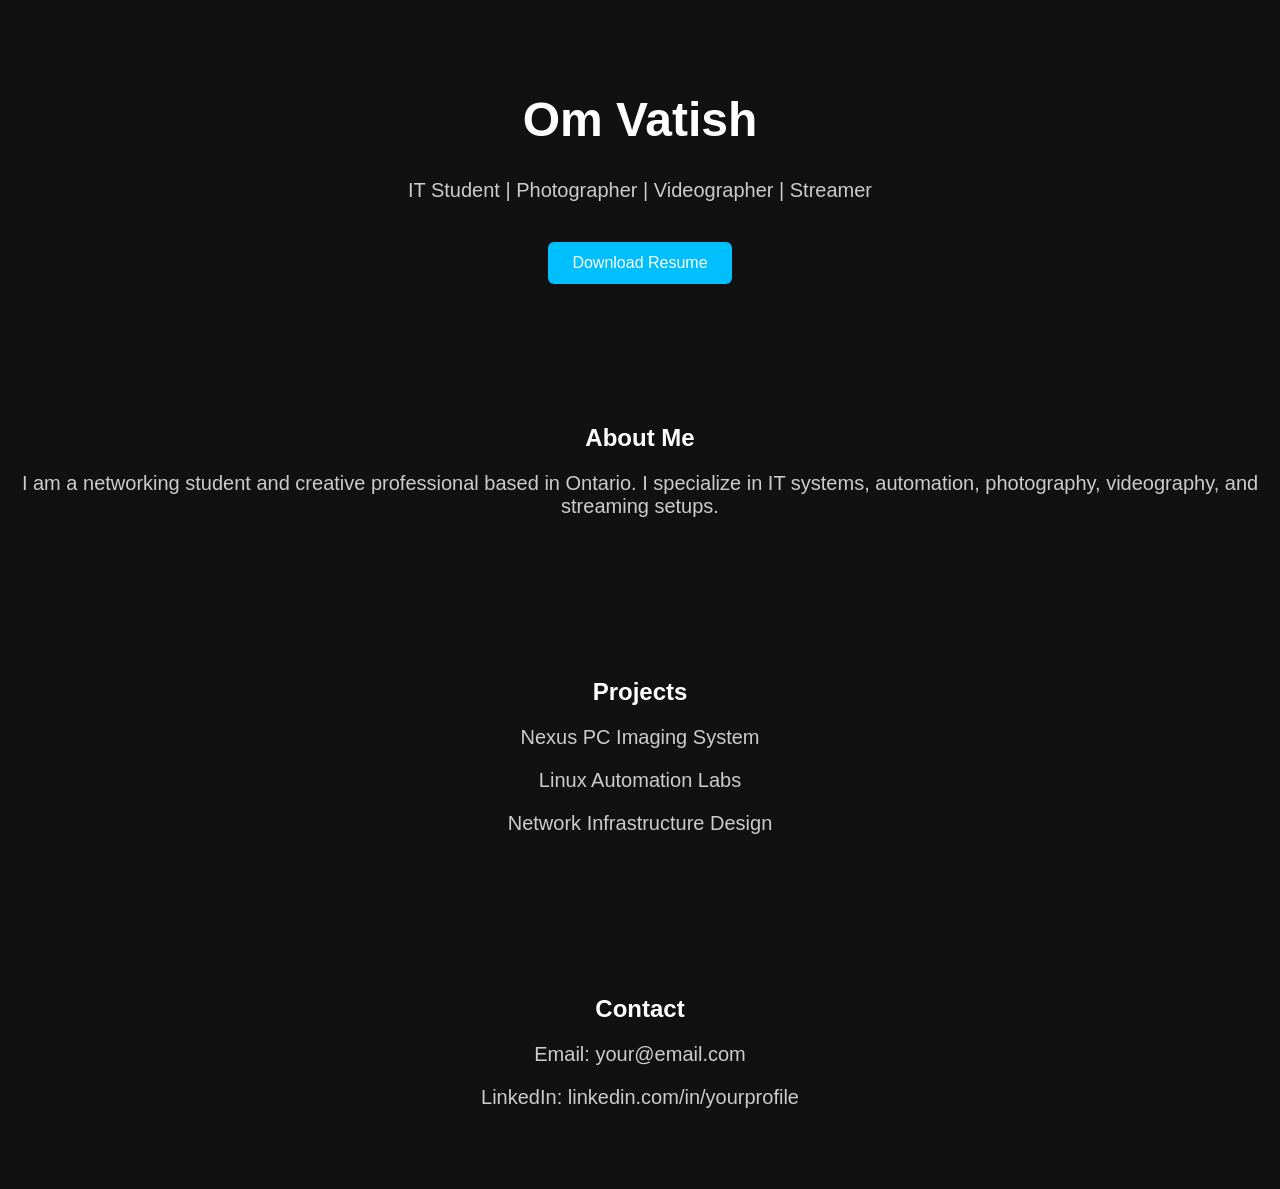
==== index.html @ 479b9023 "Add initial portfolio HTML structure" ====
<!DOCTYPE html>
<html>
<head>
    <title>Om Vatish | Portfolio</title>
    <meta charset="UTF-8">
    <meta name="viewport" content="width=device-width, initial-scale=1.0">
    <style>
        body {
            font-family: Arial, sans-serif;
            margin: 0;
            background-color: #111;
            color: white;
            text-align: center;
        }
        header {
            padding: 60px 20px;
        }
        h1 {
            font-size: 48px;
        }
        p {
            font-size: 20px;
            color: #ccc;
        }
        .btn {
            display: inline-block;
            margin-top: 20px;
            padding: 12px 24px;
            background: #00bfff;
            color: white;
            text-decoration: none;
            border-radius: 6px;
        }
        section {
            padding: 60px 20px;
        }
    </style>
</head>
<body>

<header>
    <h1>Om Vatish</h1>
    <p>IT Student | Photographer | Videographer | Streamer</p>
    <a class="btn" href="#">Download Resume</a>
</header>

<section>
    <h2>About Me</h2>
    <p>
        I am a networking student and creative professional based in Ontario.
        I specialize in IT systems, automation, photography, videography, and streaming setups.
    </p>
</section>

<section>
    <h2>Projects</h2>
    <p>Nexus PC Imaging System</p>
    <p>Linux Automation Labs</p>
    <p>Network Infrastructure Design</p>
</section>

<section>
    <h2>Contact</h2>
    <p>Email: your@email.com</p>
    <p>LinkedIn: linkedin.com/in/yourprofile</p>
</section>

</body>
</html>
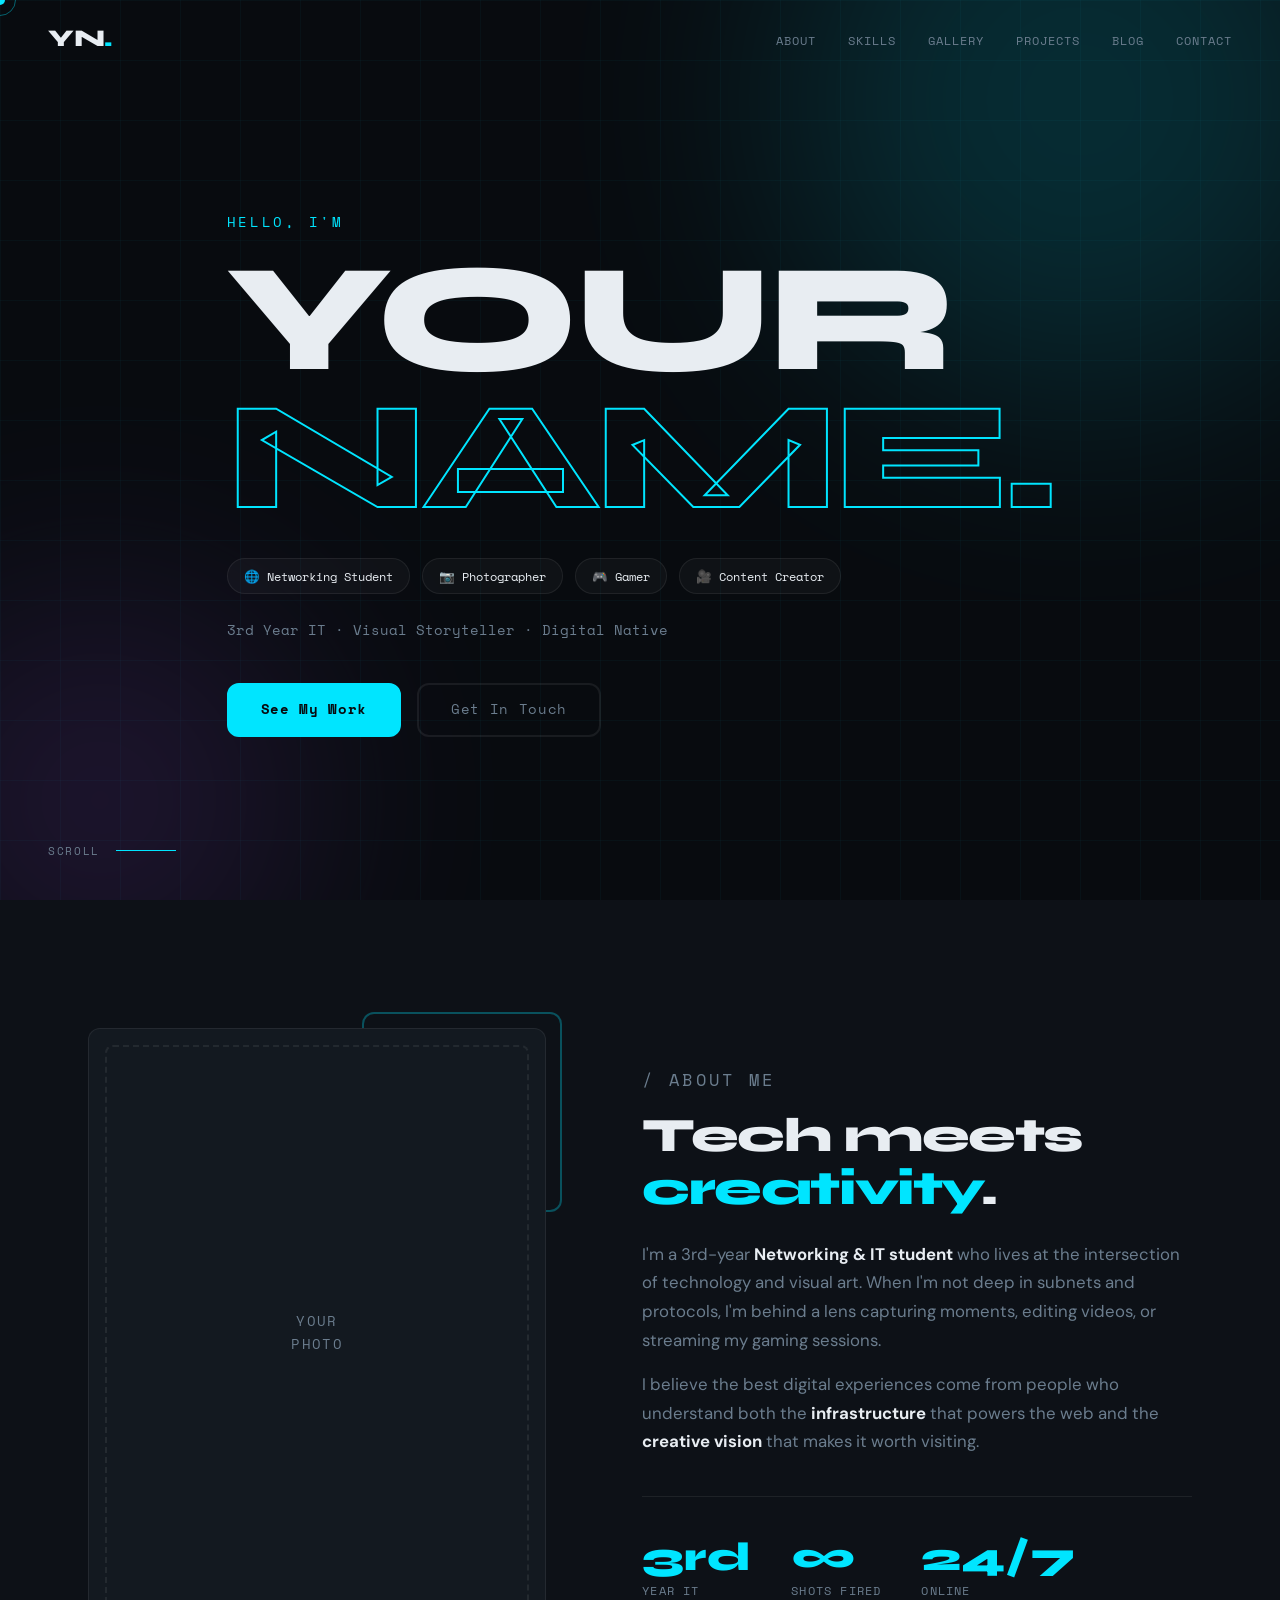
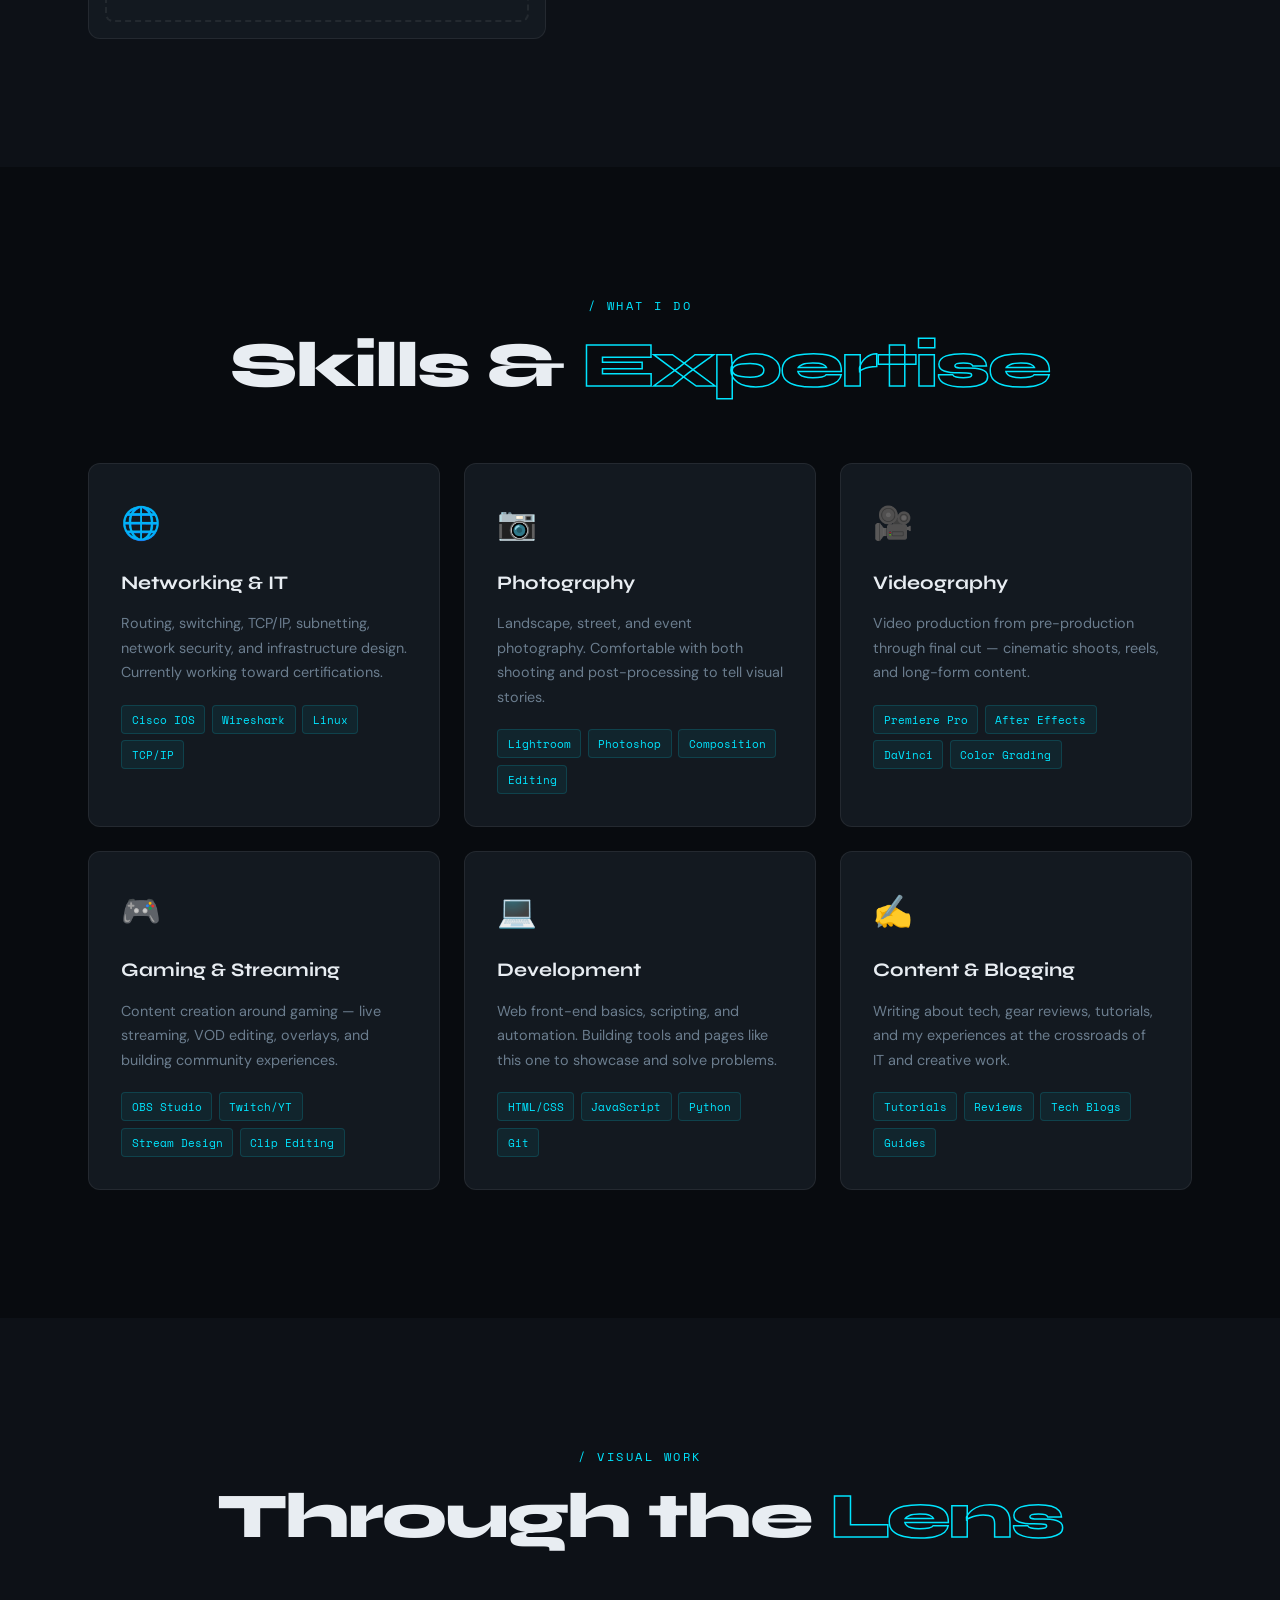
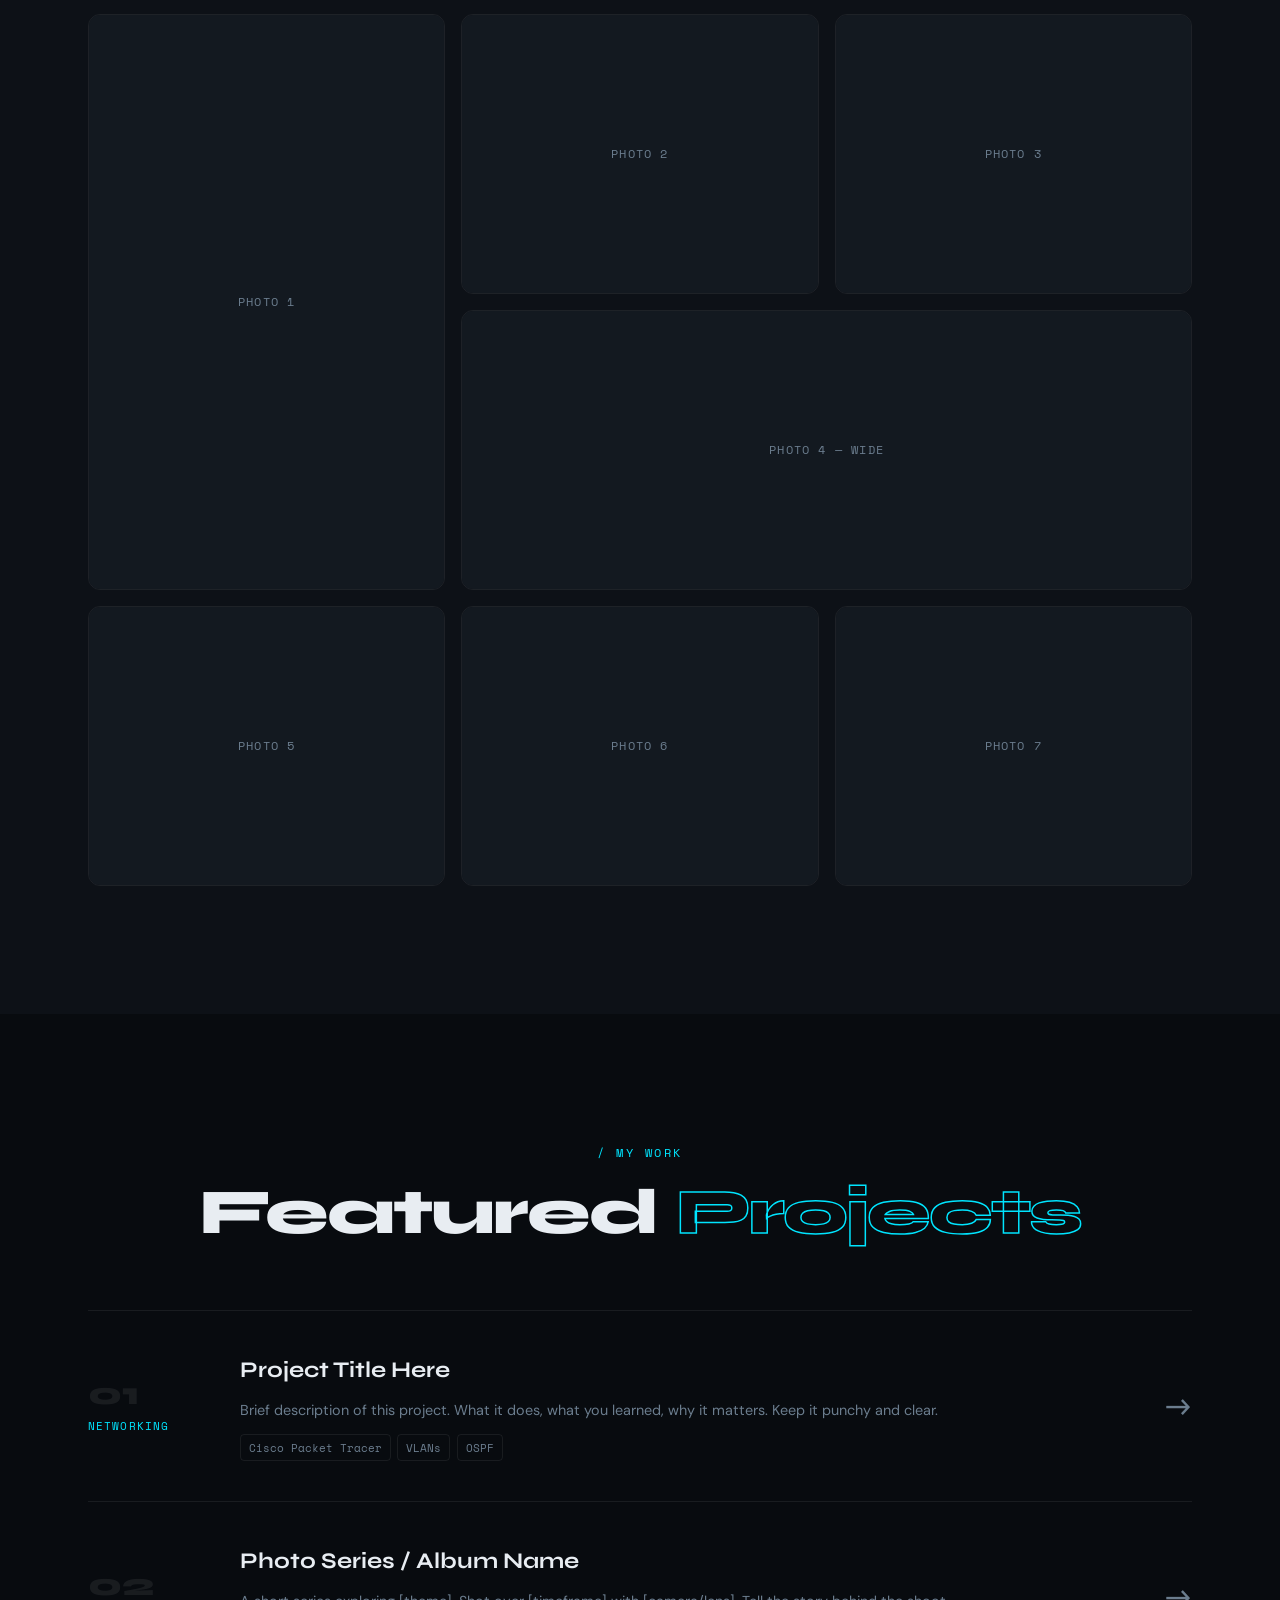
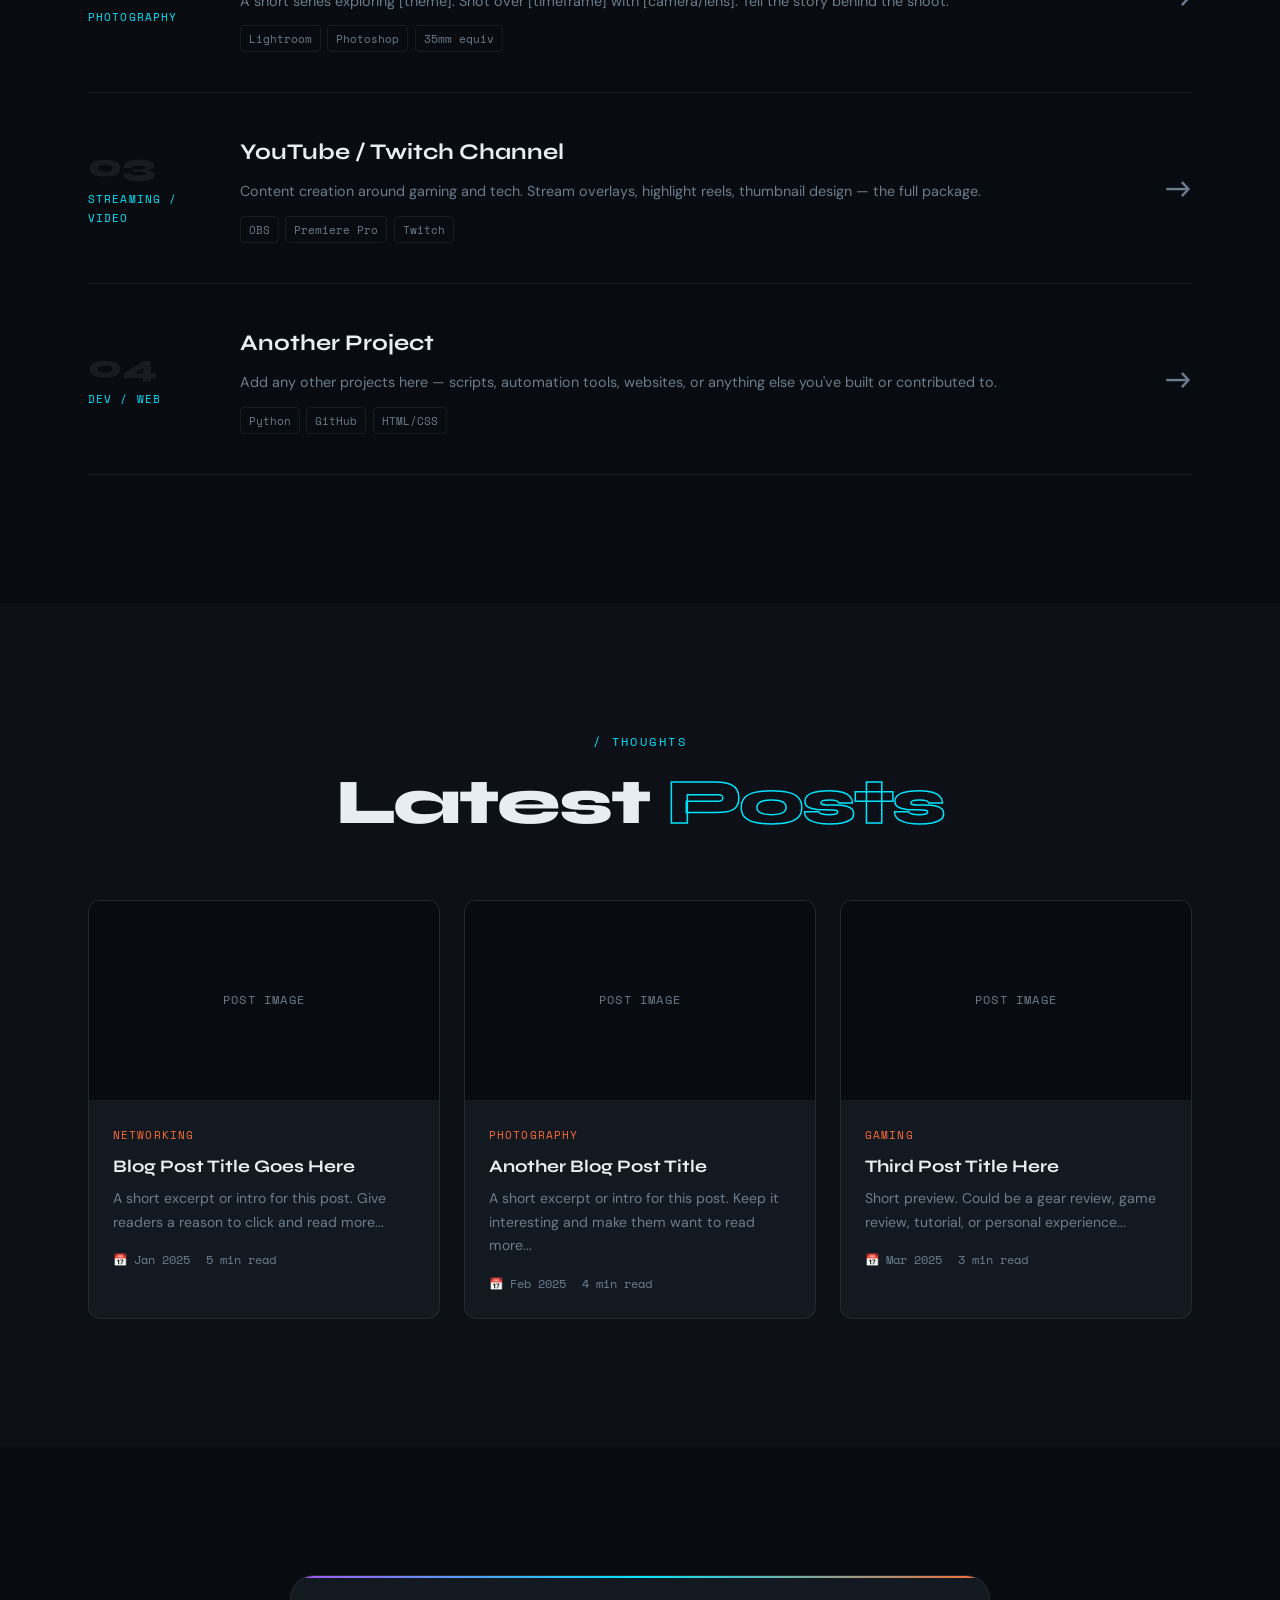
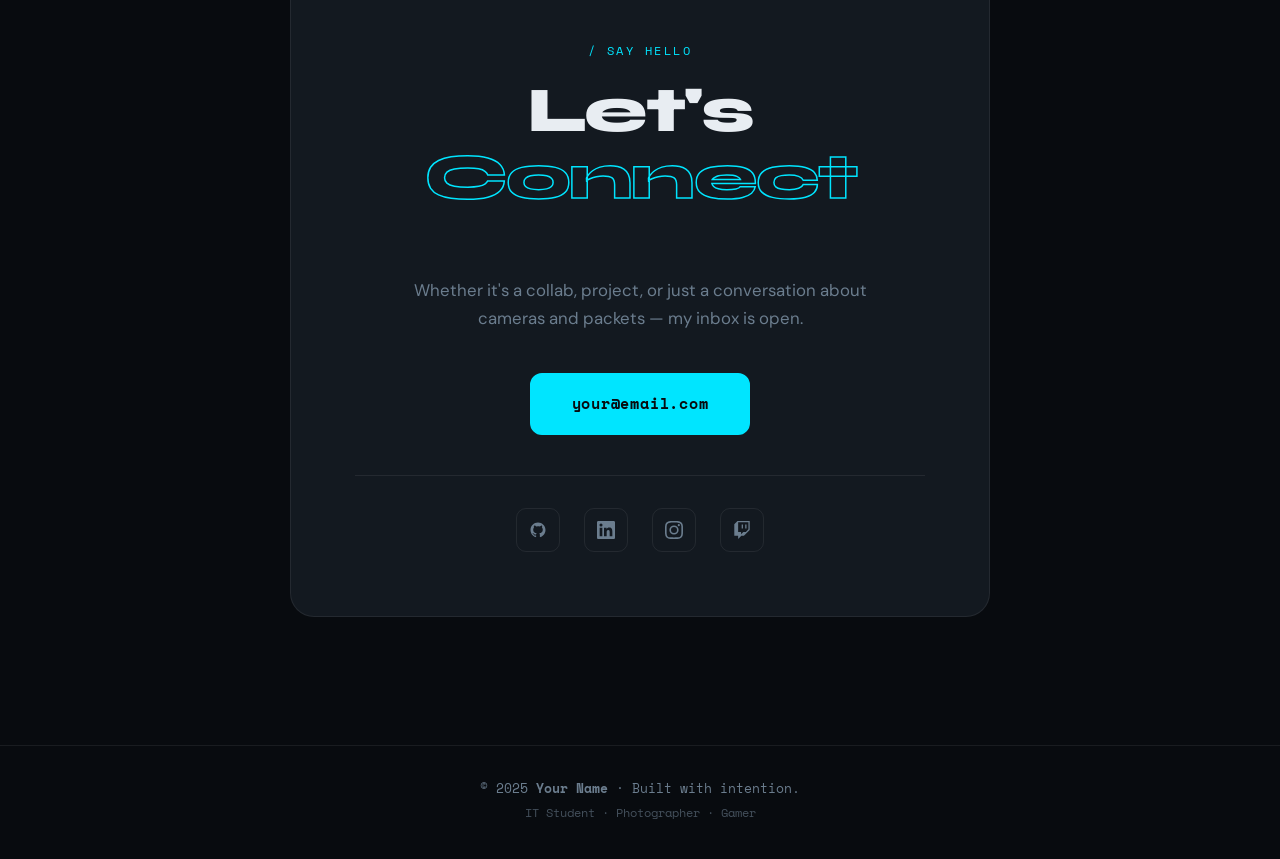
==== commit c1b9feea: "Add files via upload" ====
--- a/index.html
+++ b/index.html
@@ -1,69 +1,345 @@
 <!DOCTYPE html>
-<html>
+<html lang="en">
 <head>
-    <title>Om Vatish | Portfolio</title>
-    <meta charset="UTF-8">
-    <meta name="viewport" content="width=device-width, initial-scale=1.0">
-    <style>
-        body {
-            font-family: Arial, sans-serif;
-            margin: 0;
-            background-color: #111;
-            color: white;
-            text-align: center;
-        }
-        header {
-            padding: 60px 20px;
-        }
-        h1 {
-            font-size: 48px;
-        }
-        p {
-            font-size: 20px;
-            color: #ccc;
-        }
-        .btn {
-            display: inline-block;
-            margin-top: 20px;
-            padding: 12px 24px;
-            background: #00bfff;
-            color: white;
-            text-decoration: none;
-            border-radius: 6px;
-        }
-        section {
-            padding: 60px 20px;
-        }
-    </style>
+  <meta charset="UTF-8" />
+  <meta name="viewport" content="width=device-width, initial-scale=1.0"/>
+  <title>YOUR NAME — IT · Photography · Streaming</title>
+  <link rel="stylesheet" href="css/style.css" />
+  <link rel="preconnect" href="https://fonts.googleapis.com">
+  <link href="https://fonts.googleapis.com/css2?family=Syne:wght@400;600;700;800&family=Space+Mono:ital,wght@0,400;0,700;1,400&family=DM+Sans:wght@300;400;500&display=swap" rel="stylesheet">
 </head>
 <body>
 
-<header>
-    <h1>Om Vatish</h1>
-    <p>IT Student | Photographer | Videographer | Streamer</p>
-    <a class="btn" href="#">Download Resume</a>
-</header>
-
-<section>
-    <h2>About Me</h2>
-    <p>
-        I am a networking student and creative professional based in Ontario.
-        I specialize in IT systems, automation, photography, videography, and streaming setups.
-    </p>
-</section>
-
-<section>
-    <h2>Projects</h2>
-    <p>Nexus PC Imaging System</p>
-    <p>Linux Automation Labs</p>
-    <p>Network Infrastructure Design</p>
-</section>
-
-<section>
-    <h2>Contact</h2>
-    <p>Email: your@email.com</p>
-    <p>LinkedIn: linkedin.com/in/yourprofile</p>
-</section>
-
+  <!-- ─── CURSOR ─────────────────────────────────────────── -->
+  <div class="cursor" id="cursor"></div>
+  <div class="cursor-trail" id="cursor-trail"></div>
+
+  <!-- ─── NAV ────────────────────────────────────────────── -->
+  <nav class="nav" id="nav">
+    <a href="#home" class="nav-logo">YN<span class="dot">.</span></a>
+    <ul class="nav-links">
+      <li><a href="#about">About</a></li>
+      <li><a href="#skills">Skills</a></li>
+      <li><a href="#gallery">Gallery</a></li>
+      <li><a href="#projects">Projects</a></li>
+      <li><a href="#blog">Blog</a></li>
+      <li><a href="#contact">Contact</a></li>
+    </ul>
+    <button class="nav-toggle" id="nav-toggle" aria-label="toggle menu">
+      <span></span><span></span><span></span>
+    </button>
+  </nav>
+
+  <!-- ─── HERO ────────────────────────────────────────────── -->
+  <section class="hero" id="home">
+    <div class="hero-bg">
+      <div class="grid-overlay"></div>
+      <div class="glow glow-1"></div>
+      <div class="glow glow-2"></div>
+    </div>
+    <div class="hero-content">
+      <p class="hero-eyebrow reveal">Hello, I'm</p>
+      <h1 class="hero-name reveal">
+        <span class="line">YOUR</span>
+        <span class="line accent-stroke">NAME.</span>
+      </h1>
+      <div class="hero-tags reveal">
+        <span class="tag">🌐 Networking Student</span>
+        <span class="tag">📷 Photographer</span>
+        <span class="tag">🎮 Gamer</span>
+        <span class="tag">🎥 Content Creator</span>
+      </div>
+      <p class="hero-sub reveal">3rd Year IT · Visual Storyteller · Digital Native</p>
+      <div class="hero-cta reveal">
+        <a href="#projects" class="btn-primary">See My Work</a>
+        <a href="#contact" class="btn-ghost">Get In Touch</a>
+      </div>
+    </div>
+    <div class="hero-scroll-hint">
+      <span>Scroll</span>
+      <div class="scroll-line"></div>
+    </div>
+  </section>
+
+  <!-- ─── ABOUT ───────────────────────────────────────────── -->
+  <section class="about section" id="about">
+    <div class="container">
+      <div class="about-grid">
+        <div class="about-image-wrap reveal-left">
+          <div class="about-img-placeholder">
+            <!-- Replace with: <img src="images/your-photo.jpg" alt="Your Name"> -->
+            <div class="img-placeholder-inner">
+              <span>YOUR<br>PHOTO</span>
+            </div>
+          </div>
+          <div class="about-img-deco"></div>
+        </div>
+        <div class="about-text reveal-right">
+          <p class="section-label">/ About Me</p>
+          <h2>Tech meets <em>creativity</em>.</h2>
+          <p>
+            I'm a 3rd-year <strong>Networking &amp; IT student</strong> who lives at the intersection of technology and visual art.
+            When I'm not deep in subnets and protocols, I'm behind a lens capturing moments, editing videos, or streaming my gaming sessions.
+          </p>
+          <p>
+            I believe the best digital experiences come from people who understand both the <strong>infrastructure</strong> that powers the web and the <strong>creative vision</strong> that makes it worth visiting.
+          </p>
+          <div class="about-stats">
+            <div class="stat"><span class="stat-num">3rd</span><span class="stat-label">Year IT</span></div>
+            <div class="stat"><span class="stat-num">∞</span><span class="stat-label">Shots Fired</span></div>
+            <div class="stat"><span class="stat-num">24/7</span><span class="stat-label">Online</span></div>
+          </div>
+        </div>
+      </div>
+    </div>
+  </section>
+
+  <!-- ─── SKILLS ──────────────────────────────────────────── -->
+  <section class="skills section" id="skills">
+    <div class="container">
+      <p class="section-label center reveal">/ What I Do</p>
+      <h2 class="section-title center reveal">Skills &amp; <em>Expertise</em></h2>
+      <div class="skills-grid">
+
+        <div class="skill-card reveal">
+          <div class="skill-icon">🌐</div>
+          <h3>Networking &amp; IT</h3>
+          <p>Routing, switching, TCP/IP, subnetting, network security, and infrastructure design. Currently working toward certifications.</p>
+          <ul class="skill-tags">
+            <li>Cisco IOS</li><li>Wireshark</li><li>Linux</li><li>TCP/IP</li>
+          </ul>
+        </div>
+
+        <div class="skill-card reveal">
+          <div class="skill-icon">📷</div>
+          <h3>Photography</h3>
+          <p>Landscape, street, and event photography. Comfortable with both shooting and post-processing to tell visual stories.</p>
+          <ul class="skill-tags">
+            <li>Lightroom</li><li>Photoshop</li><li>Composition</li><li>Editing</li>
+          </ul>
+        </div>
+
+        <div class="skill-card reveal">
+          <div class="skill-icon">🎥</div>
+          <h3>Videography</h3>
+          <p>Video production from pre-production through final cut — cinematic shoots, reels, and long-form content.</p>
+          <ul class="skill-tags">
+            <li>Premiere Pro</li><li>After Effects</li><li>DaVinci</li><li>Color Grading</li>
+          </ul>
+        </div>
+
+        <div class="skill-card reveal">
+          <div class="skill-icon">🎮</div>
+          <h3>Gaming &amp; Streaming</h3>
+          <p>Content creation around gaming — live streaming, VOD editing, overlays, and building community experiences.</p>
+          <ul class="skill-tags">
+            <li>OBS Studio</li><li>Twitch/YT</li><li>Stream Design</li><li>Clip Editing</li>
+          </ul>
+        </div>
+
+        <div class="skill-card reveal">
+          <div class="skill-icon">💻</div>
+          <h3>Development</h3>
+          <p>Web front-end basics, scripting, and automation. Building tools and pages like this one to showcase and solve problems.</p>
+          <ul class="skill-tags">
+            <li>HTML/CSS</li><li>JavaScript</li><li>Python</li><li>Git</li>
+          </ul>
+        </div>
+
+        <div class="skill-card reveal">
+          <div class="skill-icon">✍️</div>
+          <h3>Content &amp; Blogging</h3>
+          <p>Writing about tech, gear reviews, tutorials, and my experiences at the crossroads of IT and creative work.</p>
+          <ul class="skill-tags">
+            <li>Tutorials</li><li>Reviews</li><li>Tech Blogs</li><li>Guides</li>
+          </ul>
+        </div>
+
+      </div>
+    </div>
+  </section>
+
+  <!-- ─── GALLERY ──────────────────────────────────────────── -->
+  <section class="gallery section" id="gallery">
+    <div class="container">
+      <p class="section-label center reveal">/ Visual Work</p>
+      <h2 class="section-title center reveal">Through the <em>Lens</em></h2>
+      <div class="gallery-grid">
+        <!-- Replace these placeholders with your actual images -->
+        <div class="gallery-item tall reveal"><div class="gallery-placeholder"><span>Photo 1</span></div></div>
+        <div class="gallery-item reveal"><div class="gallery-placeholder"><span>Photo 2</span></div></div>
+        <div class="gallery-item reveal"><div class="gallery-placeholder"><span>Photo 3</span></div></div>
+        <div class="gallery-item wide reveal"><div class="gallery-placeholder"><span>Photo 4 — Wide</span></div></div>
+        <div class="gallery-item reveal"><div class="gallery-placeholder"><span>Photo 5</span></div></div>
+        <div class="gallery-item reveal"><div class="gallery-placeholder"><span>Photo 6</span></div></div>
+        <div class="gallery-item reveal"><div class="gallery-placeholder"><span>Photo 7</span></div></div>
+      </div>
+    </div>
+  </section>
+
+  <!-- ─── PROJECTS ─────────────────────────────────────────── -->
+  <section class="projects section" id="projects">
+    <div class="container">
+      <p class="section-label center reveal">/ My Work</p>
+      <h2 class="section-title center reveal">Featured <em>Projects</em></h2>
+      <div class="projects-list">
+
+        <div class="project-card reveal">
+          <div class="project-meta">
+            <span class="project-num">01</span>
+            <span class="project-type">Networking</span>
+          </div>
+          <div class="project-body">
+            <h3>Project Title Here</h3>
+            <p>Brief description of this project. What it does, what you learned, why it matters. Keep it punchy and clear.</p>
+            <div class="project-stack">
+              <span>Cisco Packet Tracer</span>
+              <span>VLANs</span>
+              <span>OSPF</span>
+            </div>
+          </div>
+          <a href="#" class="project-link" aria-label="View project">→</a>
+        </div>
+
+        <div class="project-card reveal">
+          <div class="project-meta">
+            <span class="project-num">02</span>
+            <span class="project-type">Photography</span>
+          </div>
+          <div class="project-body">
+            <h3>Photo Series / Album Name</h3>
+            <p>A short series exploring [theme]. Shot over [timeframe] with [camera/lens]. Tell the story behind the shoot.</p>
+            <div class="project-stack">
+              <span>Lightroom</span>
+              <span>Photoshop</span>
+              <span>35mm equiv</span>
+            </div>
+          </div>
+          <a href="#" class="project-link" aria-label="View project">→</a>
+        </div>
+
+        <div class="project-card reveal">
+          <div class="project-meta">
+            <span class="project-num">03</span>
+            <span class="project-type">Streaming / Video</span>
+          </div>
+          <div class="project-body">
+            <h3>YouTube / Twitch Channel</h3>
+            <p>Content creation around gaming and tech. Stream overlays, highlight reels, thumbnail design — the full package.</p>
+            <div class="project-stack">
+              <span>OBS</span>
+              <span>Premiere Pro</span>
+              <span>Twitch</span>
+            </div>
+          </div>
+          <a href="#" class="project-link" aria-label="View channel">→</a>
+        </div>
+
+        <div class="project-card reveal">
+          <div class="project-meta">
+            <span class="project-num">04</span>
+            <span class="project-type">Dev / Web</span>
+          </div>
+          <div class="project-body">
+            <h3>Another Project</h3>
+            <p>Add any other projects here — scripts, automation tools, websites, or anything else you've built or contributed to.</p>
+            <div class="project-stack">
+              <span>Python</span>
+              <span>GitHub</span>
+              <span>HTML/CSS</span>
+            </div>
+          </div>
+          <a href="#" class="project-link" aria-label="View project">→</a>
+        </div>
+
+      </div>
+    </div>
+  </section>
+
+  <!-- ─── BLOG ─────────────────────────────────────────────── -->
+  <section class="blog section" id="blog">
+    <div class="container">
+      <p class="section-label center reveal">/ Thoughts</p>
+      <h2 class="section-title center reveal">Latest <em>Posts</em></h2>
+      <div class="blog-grid">
+
+        <article class="blog-card reveal">
+          <div class="blog-img-placeholder"><span>Post Image</span></div>
+          <div class="blog-content">
+            <span class="blog-tag">Networking</span>
+            <h3><a href="blog/post-1.html">Blog Post Title Goes Here</a></h3>
+            <p>A short excerpt or intro for this post. Give readers a reason to click and read more...</p>
+            <div class="blog-meta">
+              <span>📅 Jan 2025</span>
+              <span>5 min read</span>
+            </div>
+          </div>
+        </article>
+
+        <article class="blog-card reveal">
+          <div class="blog-img-placeholder"><span>Post Image</span></div>
+          <div class="blog-content">
+            <span class="blog-tag">Photography</span>
+            <h3><a href="blog/post-2.html">Another Blog Post Title</a></h3>
+            <p>A short excerpt or intro for this post. Keep it interesting and make them want to read more...</p>
+            <div class="blog-meta">
+              <span>📅 Feb 2025</span>
+              <span>4 min read</span>
+            </div>
+          </div>
+        </article>
+
+        <article class="blog-card reveal">
+          <div class="blog-img-placeholder"><span>Post Image</span></div>
+          <div class="blog-content">
+            <span class="blog-tag">Gaming</span>
+            <h3><a href="blog/post-3.html">Third Post Title Here</a></h3>
+            <p>Short preview. Could be a gear review, game review, tutorial, or personal experience...</p>
+            <div class="blog-meta">
+              <span>📅 Mar 2025</span>
+              <span>3 min read</span>
+            </div>
+          </div>
+        </article>
+
+      </div>
+    </div>
+  </section>
+
+  <!-- ─── CONTACT ──────────────────────────────────────────── -->
+  <section class="contact section" id="contact">
+    <div class="container">
+      <div class="contact-inner reveal">
+        <p class="section-label center">/ Say Hello</p>
+        <h2 class="section-title center">Let's <em>Connect</em></h2>
+        <p class="contact-sub">Whether it's a collab, project, or just a conversation about cameras and packets — my inbox is open.</p>
+        <a href="mailto:your@email.com" class="btn-primary large">your@email.com</a>
+        <div class="social-links">
+          <a href="#" class="social-link" aria-label="GitHub">
+            <svg viewBox="0 0 24 24" fill="currentColor"><path d="M12 2C6.477 2 2 6.477 2 12c0 4.418 2.865 8.167 6.839 9.49.5.09.682-.217.682-.482 0-.237-.009-.866-.013-1.7-2.782.603-3.369-1.342-3.369-1.342-.454-1.154-1.11-1.462-1.11-1.462-.908-.62.069-.607.069-.607 1.003.07 1.531 1.03 1.531 1.03.892 1.529 2.341 1.087 2.91.832.092-.647.35-1.088.636-1.338-2.22-.253-4.555-1.11-4.555-4.943 0-1.091.39-1.984 1.03-2.682-.103-.254-.447-1.27.097-2.646 0 0 .84-.269 2.75 1.025A9.578 9.578 0 0 1 12 6.836c.85.004 1.705.114 2.504.336 1.909-1.294 2.747-1.025 2.747-1.025.546 1.376.202 2.394.1 2.646.64.699 1.026 1.591 1.026 2.682 0 3.841-2.337 4.687-4.565 4.935.359.309.678.919.678 1.852 0 1.337-.012 2.416-.012 2.741 0 .267.18.578.688.48C19.138 20.163 22 16.418 22 12c0-5.523-4.477-10-10-10z"/></svg>
+          </a>
+          <a href="#" class="social-link" aria-label="LinkedIn">
+            <svg viewBox="0 0 24 24" fill="currentColor"><path d="M20.447 20.452h-3.554v-5.569c0-1.328-.027-3.037-1.852-3.037-1.853 0-2.136 1.445-2.136 2.939v5.667H9.351V9h3.414v1.561h.046c.477-.9 1.637-1.85 3.37-1.85 3.601 0 4.267 2.37 4.267 5.455v6.286zM5.337 7.433a2.062 2.062 0 0 1-2.063-2.065 2.064 2.064 0 1 1 2.063 2.065zm1.782 13.019H3.555V9h3.564v11.452zM22.225 0H1.771C.792 0 0 .774 0 1.729v20.542C0 23.227.792 24 1.771 24h20.451C23.2 24 24 23.227 24 22.271V1.729C24 .774 23.2 0 22.222 0h.003z"/></svg>
+          </a>
+          <a href="#" class="social-link" aria-label="Instagram">
+            <svg viewBox="0 0 24 24" fill="currentColor"><path d="M12 2.163c3.204 0 3.584.012 4.85.07 3.252.148 4.771 1.691 4.919 4.919.058 1.265.069 1.645.069 4.849 0 3.205-.012 3.584-.069 4.849-.149 3.225-1.664 4.771-4.919 4.919-1.266.058-1.644.07-4.85.07-3.204 0-3.584-.012-4.849-.07-3.26-.149-4.771-1.699-4.919-4.92-.058-1.265-.07-1.644-.07-4.849 0-3.204.013-3.583.07-4.849.149-3.227 1.664-4.771 4.919-4.919 1.266-.057 1.645-.069 4.849-.069zM12 0C8.741 0 8.333.014 7.053.072 2.695.272.273 2.69.073 7.052.014 8.333 0 8.741 0 12c0 3.259.014 3.668.072 4.948.2 4.358 2.618 6.78 6.98 6.98C8.333 23.986 8.741 24 12 24c3.259 0 3.668-.014 4.948-.072 4.354-.2 6.782-2.618 6.979-6.98.059-1.28.073-1.689.073-4.948 0-3.259-.014-3.667-.072-4.947-.196-4.354-2.617-6.78-6.979-6.98C15.668.014 15.259 0 12 0zm0 5.838a6.162 6.162 0 1 0 0 12.324 6.162 6.162 0 0 0 0-12.324zM12 16a4 4 0 1 1 0-8 4 4 0 0 1 0 8zm6.406-11.845a1.44 1.44 0 1 0 0 2.881 1.44 1.44 0 0 0 0-2.881z"/></svg>
+          </a>
+          <a href="#" class="social-link" aria-label="Twitch">
+            <svg viewBox="0 0 24 24" fill="currentColor"><path d="M11.571 4.714h1.715v5.143H11.57zm4.715 0H18v5.143h-1.714zM6 0L1.714 4.286v15.428h5.143V24l4.286-4.286h3.428L22.286 12V0zm14.571 11.143l-3.428 3.428h-3.429l-3 3v-3H6.857V1.714h13.714z"/></svg>
+          </a>
+        </div>
+      </div>
+    </div>
+  </section>
+
+  <!-- ─── FOOTER ───────────────────────────────────────────── -->
+  <footer class="footer">
+    <div class="container">
+      <p>© 2025 <strong>Your Name</strong> · Built with intention.</p>
+      <p class="footer-sub">IT Student · Photographer · Gamer</p>
+    </div>
+  </footer>
+
+  <script src="js/main.js"></script>
 </body>
 </html>
--- a/css/style.css
+++ b/css/style.css
@@ -0,0 +1,683 @@
+/* ─────────────────────────────────────────────
+   ROOT & RESET
+───────────────────────────────────────────── */
+:root {
+  --bg: #080b0f;
+  --bg2: #0d1117;
+  --surface: #131920;
+  --border: rgba(255,255,255,0.07);
+  --text: #e8edf2;
+  --text-muted: #6b7d8e;
+  --accent: #00e5ff;
+  --accent2: #ff6b35;
+  --accent3: #a855f7;
+  --font-display: 'Syne', sans-serif;
+  --font-mono: 'Space Mono', monospace;
+  --font-body: 'DM Sans', sans-serif;
+  --radius: 12px;
+  --transition: 0.4s cubic-bezier(0.25, 0.46, 0.45, 0.94);
+}
+
+*, *::before, *::after { box-sizing: border-box; margin: 0; padding: 0; }
+html { scroll-behavior: smooth; }
+body {
+  background: var(--bg);
+  color: var(--text);
+  font-family: var(--font-body);
+  font-size: 16px;
+  line-height: 1.7;
+  overflow-x: hidden;
+  cursor: none;
+}
+img { max-width: 100%; display: block; }
+a { color: inherit; text-decoration: none; }
+ul { list-style: none; }
+
+/* ─────────────────────────────────────────────
+   CUSTOM CURSOR
+───────────────────────────────────────────── */
+.cursor {
+  width: 10px; height: 10px;
+  border-radius: 50%;
+  background: var(--accent);
+  position: fixed;
+  top: 0; left: 0;
+  pointer-events: none;
+  z-index: 9999;
+  transform: translate(-50%, -50%);
+  transition: transform 0.1s ease, background 0.3s;
+  mix-blend-mode: screen;
+}
+.cursor-trail {
+  width: 32px; height: 32px;
+  border-radius: 50%;
+  border: 1px solid rgba(0,229,255,0.4);
+  position: fixed;
+  top: 0; left: 0;
+  pointer-events: none;
+  z-index: 9998;
+  transform: translate(-50%, -50%);
+  transition: all 0.15s ease;
+}
+body:has(a:hover) .cursor, body:has(button:hover) .cursor { transform: translate(-50%,-50%) scale(2.5); background: var(--accent2); }
+body:has(a:hover) .cursor-trail, body:has(button:hover) .cursor-trail { transform: translate(-50%,-50%) scale(1.5); border-color: var(--accent2); }
+
+/* ─────────────────────────────────────────────
+   NAV
+───────────────────────────────────────────── */
+.nav {
+  position: fixed; top: 0; left: 0; right: 0;
+  display: flex; align-items: center; justify-content: space-between;
+  padding: 1.2rem 3rem;
+  z-index: 1000;
+  transition: background var(--transition), backdrop-filter var(--transition);
+}
+.nav.scrolled {
+  background: rgba(8,11,15,0.9);
+  backdrop-filter: blur(20px);
+  border-bottom: 1px solid var(--border);
+}
+.nav-logo {
+  font-family: var(--font-display);
+  font-size: 1.5rem;
+  font-weight: 800;
+  color: var(--text);
+  letter-spacing: -0.02em;
+}
+.dot { color: var(--accent); }
+.nav-links { display: flex; gap: 2rem; }
+.nav-links a {
+  font-family: var(--font-mono);
+  font-size: 0.78rem;
+  color: var(--text-muted);
+  letter-spacing: 0.08em;
+  text-transform: uppercase;
+  transition: color 0.2s;
+  position: relative;
+}
+.nav-links a::after {
+  content: '';
+  position: absolute; bottom: -4px; left: 0;
+  width: 0; height: 1px;
+  background: var(--accent);
+  transition: width 0.3s ease;
+}
+.nav-links a:hover { color: var(--text); }
+.nav-links a:hover::after { width: 100%; }
+.nav-toggle { display: none; flex-direction: column; gap: 5px; background: none; border: none; cursor: none; padding: 4px; }
+.nav-toggle span { display: block; width: 24px; height: 2px; background: var(--text); transition: all 0.3s; }
+
+/* ─────────────────────────────────────────────
+   HERO
+───────────────────────────────────────────── */
+.hero {
+  min-height: 100vh;
+  display: flex; align-items: center; justify-content: center;
+  position: relative;
+  overflow: hidden;
+  padding: 6rem 3rem 3rem;
+}
+.hero-bg {
+  position: absolute; inset: 0;
+  z-index: 0;
+}
+.grid-overlay {
+  position: absolute; inset: 0;
+  background-image:
+    linear-gradient(rgba(0,229,255,0.03) 1px, transparent 1px),
+    linear-gradient(90deg, rgba(0,229,255,0.03) 1px, transparent 1px);
+  background-size: 60px 60px;
+}
+.glow {
+  position: absolute;
+  border-radius: 50%;
+  filter: blur(120px);
+  opacity: 0.15;
+  pointer-events: none;
+}
+.glow-1 {
+  width: 600px; height: 600px;
+  background: var(--accent);
+  top: -200px; right: -100px;
+  animation: float 8s ease-in-out infinite;
+}
+.glow-2 {
+  width: 400px; height: 400px;
+  background: var(--accent3);
+  bottom: -100px; left: -100px;
+  animation: float 10s ease-in-out infinite reverse;
+}
+@keyframes float {
+  0%, 100% { transform: translateY(0); }
+  50% { transform: translateY(-30px); }
+}
+.hero-content { position: relative; z-index: 1; max-width: 900px; }
+.hero-eyebrow {
+  font-family: var(--font-mono);
+  font-size: 0.85rem;
+  color: var(--accent);
+  letter-spacing: 0.2em;
+  text-transform: uppercase;
+  margin-bottom: 1rem;
+}
+.hero-name {
+  font-family: var(--font-display);
+  font-size: clamp(4rem, 12vw, 10rem);
+  font-weight: 800;
+  line-height: 0.9;
+  letter-spacing: -0.03em;
+  margin-bottom: 2rem;
+  display: flex;
+  flex-direction: column;
+}
+.hero-name .line { display: block; }
+.accent-stroke {
+  -webkit-text-stroke: 2px var(--accent);
+  color: transparent;
+}
+.hero-tags {
+  display: flex; flex-wrap: wrap; gap: 0.75rem;
+  margin-bottom: 1.5rem;
+}
+.tag {
+  font-family: var(--font-mono);
+  font-size: 0.78rem;
+  padding: 0.4rem 1rem;
+  border: 1px solid var(--border);
+  border-radius: 100px;
+  background: rgba(255,255,255,0.03);
+  transition: border-color 0.3s, background 0.3s;
+}
+.tag:hover { border-color: var(--accent); background: rgba(0,229,255,0.05); }
+.hero-sub {
+  font-family: var(--font-mono);
+  color: var(--text-muted);
+  font-size: 0.9rem;
+  margin-bottom: 2.5rem;
+}
+.hero-cta { display: flex; gap: 1rem; flex-wrap: wrap; }
+.btn-primary {
+  display: inline-block;
+  padding: 0.85rem 2rem;
+  background: var(--accent);
+  color: var(--bg);
+  font-family: var(--font-mono);
+  font-size: 0.85rem;
+  font-weight: 700;
+  letter-spacing: 0.05em;
+  border-radius: var(--radius);
+  border: 2px solid var(--accent);
+  transition: background 0.3s, color 0.3s, transform 0.2s, box-shadow 0.3s;
+}
+.btn-primary:hover {
+  background: transparent;
+  color: var(--accent);
+  transform: translateY(-2px);
+  box-shadow: 0 8px 30px rgba(0,229,255,0.2);
+}
+.btn-primary.large { padding: 1rem 2.5rem; font-size: 0.95rem; }
+.btn-ghost {
+  display: inline-block;
+  padding: 0.85rem 2rem;
+  background: transparent;
+  color: var(--text-muted);
+  font-family: var(--font-mono);
+  font-size: 0.85rem;
+  letter-spacing: 0.05em;
+  border-radius: var(--radius);
+  border: 2px solid var(--border);
+  transition: border-color 0.3s, color 0.3s;
+}
+.btn-ghost:hover { border-color: var(--text-muted); color: var(--text); }
+.hero-scroll-hint {
+  position: absolute;
+  bottom: 2.5rem; left: 3rem;
+  display: flex; align-items: center; gap: 1rem;
+  font-family: var(--font-mono);
+  font-size: 0.7rem;
+  color: var(--text-muted);
+  letter-spacing: 0.15em;
+  text-transform: uppercase;
+}
+.scroll-line {
+  width: 60px; height: 1px;
+  background: linear-gradient(90deg, var(--text-muted), transparent);
+  position: relative;
+  overflow: hidden;
+}
+.scroll-line::after {
+  content: '';
+  position: absolute;
+  inset: 0;
+  background: var(--accent);
+  animation: scanline 2s ease-in-out infinite;
+}
+@keyframes scanline {
+  0% { transform: translateX(-100%); }
+  100% { transform: translateX(200%); }
+}
+
+/* ─────────────────────────────────────────────
+   SECTIONS COMMON
+───────────────────────────────────────────── */
+.section { padding: 8rem 0; }
+.container { max-width: 1200px; margin: 0 auto; padding: 0 3rem; }
+.section-label {
+  font-family: var(--font-mono);
+  font-size: 0.78rem;
+  color: var(--accent);
+  letter-spacing: 0.2em;
+  text-transform: uppercase;
+  margin-bottom: 1rem;
+  display: block;
+}
+.section-label.center { text-align: center; }
+.section-title {
+  font-family: var(--font-display);
+  font-size: clamp(2.5rem, 5vw, 4rem);
+  font-weight: 800;
+  letter-spacing: -0.03em;
+  line-height: 1.05;
+  margin-bottom: 4rem;
+}
+.section-title.center { text-align: center; }
+.section-title em {
+  font-style: normal;
+  -webkit-text-stroke: 1.5px var(--accent);
+  color: transparent;
+}
+
+/* ─────────────────────────────────────────────
+   ABOUT
+───────────────────────────────────────────── */
+.about { background: var(--bg2); }
+.about-grid {
+  display: grid;
+  grid-template-columns: 1fr 1.2fr;
+  gap: 6rem;
+  align-items: center;
+}
+.about-image-wrap { position: relative; }
+.about-img-placeholder {
+  width: 100%; aspect-ratio: 3/4;
+  border-radius: var(--radius);
+  overflow: hidden;
+  border: 1px solid var(--border);
+  background: var(--surface);
+}
+.img-placeholder-inner {
+  width: 100%; height: 100%;
+  display: flex; align-items: center; justify-content: center;
+  font-family: var(--font-mono);
+  font-size: 0.85rem;
+  color: var(--text-muted);
+  text-align: center;
+  letter-spacing: 0.1em;
+  text-transform: uppercase;
+  border: 2px dashed var(--border);
+  margin: 16px;
+  width: calc(100% - 32px);
+  height: calc(100% - 32px);
+  border-radius: 8px;
+}
+.about-img-deco {
+  position: absolute;
+  width: 200px; height: 200px;
+  border: 2px solid var(--accent);
+  border-radius: var(--radius);
+  top: -16px; right: -16px;
+  z-index: -1;
+  opacity: 0.3;
+}
+.about-text h2 {
+  font-family: var(--font-display);
+  font-size: clamp(2rem, 4vw, 3rem);
+  font-weight: 800;
+  letter-spacing: -0.03em;
+  margin-bottom: 1.5rem;
+  line-height: 1.1;
+}
+.about-text h2 em { font-style: normal; color: var(--accent); }
+.about-text p { color: var(--text-muted); margin-bottom: 1rem; font-size: 1.05rem; }
+.about-text p strong { color: var(--text); }
+.about-stats {
+  display: flex; gap: 2.5rem; margin-top: 2.5rem;
+  padding-top: 2.5rem;
+  border-top: 1px solid var(--border);
+}
+.stat { display: flex; flex-direction: column; gap: 0.25rem; }
+.stat-num {
+  font-family: var(--font-display);
+  font-size: 2.5rem;
+  font-weight: 800;
+  color: var(--accent);
+  line-height: 1;
+}
+.stat-label {
+  font-family: var(--font-mono);
+  font-size: 0.75rem;
+  color: var(--text-muted);
+  text-transform: uppercase;
+  letter-spacing: 0.1em;
+}
+
+/* ─────────────────────────────────────────────
+   SKILLS
+───────────────────────────────────────────── */
+.skills-grid {
+  display: grid;
+  grid-template-columns: repeat(3, 1fr);
+  gap: 1.5rem;
+}
+.skill-card {
+  background: var(--surface);
+  border: 1px solid var(--border);
+  border-radius: var(--radius);
+  padding: 2rem;
+  transition: border-color var(--transition), transform var(--transition), box-shadow var(--transition);
+  position: relative;
+  overflow: hidden;
+}
+.skill-card::before {
+  content: '';
+  position: absolute; top: 0; left: 0; right: 0;
+  height: 2px;
+  background: linear-gradient(90deg, var(--accent), var(--accent3));
+  transform: scaleX(0);
+  transition: transform var(--transition);
+  transform-origin: left;
+}
+.skill-card:hover { border-color: rgba(0,229,255,0.2); transform: translateY(-4px); box-shadow: 0 16px 40px rgba(0,0,0,0.3); }
+.skill-card:hover::before { transform: scaleX(1); }
+.skill-icon { font-size: 2rem; margin-bottom: 1rem; }
+.skill-card h3 {
+  font-family: var(--font-display);
+  font-size: 1.2rem;
+  font-weight: 700;
+  margin-bottom: 0.75rem;
+}
+.skill-card p { color: var(--text-muted); font-size: 0.9rem; margin-bottom: 1.25rem; }
+.skill-tags {
+  display: flex; flex-wrap: wrap; gap: 0.4rem;
+}
+.skill-tags li {
+  font-family: var(--font-mono);
+  font-size: 0.7rem;
+  padding: 0.25rem 0.6rem;
+  background: rgba(0,229,255,0.06);
+  border: 1px solid rgba(0,229,255,0.15);
+  border-radius: 4px;
+  color: var(--accent);
+}
+
+/* ─────────────────────────────────────────────
+   GALLERY
+───────────────────────────────────────────── */
+.gallery { background: var(--bg2); }
+.gallery-grid {
+  display: grid;
+  grid-template-columns: repeat(3, 1fr);
+  grid-auto-rows: 280px;
+  gap: 1rem;
+}
+.gallery-item { overflow: hidden; border-radius: var(--radius); border: 1px solid var(--border); }
+.gallery-item.tall { grid-row: span 2; }
+.gallery-item.wide { grid-column: span 2; }
+.gallery-placeholder {
+  width: 100%; height: 100%;
+  background: var(--surface);
+  display: flex; align-items: center; justify-content: center;
+  transition: transform 0.6s ease;
+}
+.gallery-item:hover .gallery-placeholder { transform: scale(1.04); }
+/* When you add real images: */
+/* .gallery-placeholder img { width:100%; height:100%; object-fit:cover; } */
+.gallery-placeholder span {
+  font-family: var(--font-mono);
+  font-size: 0.75rem;
+  color: var(--text-muted);
+  letter-spacing: 0.1em;
+  text-transform: uppercase;
+}
+
+/* ─────────────────────────────────────────────
+   PROJECTS
+───────────────────────────────────────────── */
+.projects-list { display: flex; flex-direction: column; gap: 0; }
+.project-card {
+  display: grid;
+  grid-template-columns: 120px 1fr auto;
+  align-items: center;
+  gap: 2rem;
+  padding: 2.5rem 0;
+  border-bottom: 1px solid var(--border);
+  transition: padding-left var(--transition);
+}
+.project-card:first-child { border-top: 1px solid var(--border); }
+.project-card:hover { padding-left: 1rem; }
+.project-meta { display: flex; flex-direction: column; gap: 0.4rem; }
+.project-num {
+  font-family: var(--font-display);
+  font-size: 2rem;
+  font-weight: 800;
+  color: var(--border);
+  line-height: 1;
+}
+.project-type {
+  font-family: var(--font-mono);
+  font-size: 0.7rem;
+  color: var(--accent);
+  text-transform: uppercase;
+  letter-spacing: 0.1em;
+}
+.project-body h3 {
+  font-family: var(--font-display);
+  font-size: 1.4rem;
+  font-weight: 700;
+  margin-bottom: 0.5rem;
+  transition: color 0.2s;
+}
+.project-card:hover .project-body h3 { color: var(--accent); }
+.project-body p { color: var(--text-muted); font-size: 0.9rem; margin-bottom: 0.75rem; }
+.project-stack { display: flex; flex-wrap: wrap; gap: 0.4rem; }
+.project-stack span {
+  font-family: var(--font-mono);
+  font-size: 0.7rem;
+  color: var(--text-muted);
+  padding: 0.2rem 0.5rem;
+  border: 1px solid var(--border);
+  border-radius: 4px;
+}
+.project-link {
+  font-family: var(--font-display);
+  font-size: 2rem;
+  color: var(--text-muted);
+  transition: color 0.3s, transform 0.3s;
+  display: block;
+}
+.project-card:hover .project-link { color: var(--accent); transform: translateX(8px); }
+
+/* ─────────────────────────────────────────────
+   BLOG
+───────────────────────────────────────────── */
+.blog { background: var(--bg2); }
+.blog-grid {
+  display: grid;
+  grid-template-columns: repeat(3, 1fr);
+  gap: 1.5rem;
+}
+.blog-card {
+  background: var(--surface);
+  border: 1px solid var(--border);
+  border-radius: var(--radius);
+  overflow: hidden;
+  transition: border-color var(--transition), transform var(--transition);
+}
+.blog-card:hover { border-color: rgba(0,229,255,0.2); transform: translateY(-4px); }
+.blog-img-placeholder {
+  height: 200px;
+  background: var(--bg);
+  display: flex; align-items: center; justify-content: center;
+  font-family: var(--font-mono);
+  font-size: 0.75rem;
+  color: var(--text-muted);
+  text-transform: uppercase;
+  letter-spacing: 0.1em;
+  border-bottom: 1px solid var(--border);
+}
+.blog-content { padding: 1.5rem; }
+.blog-tag {
+  font-family: var(--font-mono);
+  font-size: 0.7rem;
+  color: var(--accent2);
+  text-transform: uppercase;
+  letter-spacing: 0.1em;
+  display: block;
+  margin-bottom: 0.75rem;
+}
+.blog-content h3 {
+  font-family: var(--font-display);
+  font-size: 1.1rem;
+  font-weight: 700;
+  margin-bottom: 0.5rem;
+  line-height: 1.3;
+}
+.blog-content h3 a { transition: color 0.2s; }
+.blog-content h3 a:hover { color: var(--accent); }
+.blog-content p { color: var(--text-muted); font-size: 0.88rem; margin-bottom: 1rem; }
+.blog-meta {
+  display: flex; gap: 1rem;
+  font-family: var(--font-mono);
+  font-size: 0.72rem;
+  color: var(--text-muted);
+}
+
+/* ─────────────────────────────────────────────
+   CONTACT
+───────────────────────────────────────────── */
+.contact-inner {
+  max-width: 700px; margin: 0 auto;
+  text-align: center;
+  padding: 4rem;
+  background: var(--surface);
+  border: 1px solid var(--border);
+  border-radius: 24px;
+  position: relative;
+  overflow: hidden;
+}
+.contact-inner::before {
+  content: '';
+  position: absolute; top: 0; left: 0; right: 0;
+  height: 2px;
+  background: linear-gradient(90deg, var(--accent3), var(--accent), var(--accent2));
+}
+.contact-sub {
+  color: var(--text-muted);
+  font-size: 1.05rem;
+  margin-bottom: 2.5rem;
+  max-width: 480px; margin-left: auto; margin-right: auto;
+}
+.social-links {
+  display: flex; justify-content: center; gap: 1.5rem;
+  margin-top: 2.5rem;
+  padding-top: 2rem;
+  border-top: 1px solid var(--border);
+}
+.social-link {
+  width: 44px; height: 44px;
+  border-radius: 10px;
+  border: 1px solid var(--border);
+  display: flex; align-items: center; justify-content: center;
+  color: var(--text-muted);
+  transition: border-color 0.3s, color 0.3s, background 0.3s, transform 0.2s;
+}
+.social-link svg { width: 18px; height: 18px; }
+.social-link:hover {
+  border-color: var(--accent);
+  color: var(--accent);
+  background: rgba(0,229,255,0.05);
+  transform: translateY(-3px);
+}
+
+/* ─────────────────────────────────────────────
+   FOOTER
+───────────────────────────────────────────── */
+.footer {
+  padding: 2rem 0;
+  border-top: 1px solid var(--border);
+  text-align: center;
+}
+.footer p {
+  font-family: var(--font-mono);
+  font-size: 0.8rem;
+  color: var(--text-muted);
+  margin-bottom: 0.25rem;
+}
+.footer-sub { font-size: 0.72rem !important; opacity: 0.6; }
+
+/* ─────────────────────────────────────────────
+   SCROLL ANIMATIONS
+───────────────────────────────────────────── */
+.reveal, .reveal-left, .reveal-right {
+  opacity: 0;
+  transition: opacity 0.8s cubic-bezier(0.16, 1, 0.3, 1), transform 0.8s cubic-bezier(0.16, 1, 0.3, 1);
+}
+.reveal { transform: translateY(40px); }
+.reveal-left { transform: translateX(-50px); }
+.reveal-right { transform: translateX(50px); }
+.reveal.visible, .reveal-left.visible, .reveal-right.visible {
+  opacity: 1;
+  transform: translate(0, 0);
+}
+
+/* ─────────────────────────────────────────────
+   RESPONSIVE
+───────────────────────────────────────────── */
+@media (max-width: 1024px) {
+  .skills-grid { grid-template-columns: repeat(2, 1fr); }
+  .blog-grid { grid-template-columns: repeat(2, 1fr); }
+}
+
+@media (max-width: 768px) {
+  .nav { padding: 1rem 1.5rem; }
+  .nav-links { display: none; }
+  .nav-toggle { display: flex; }
+
+  .hero { padding: 5rem 1.5rem 3rem; }
+  .hero-scroll-hint { display: none; }
+
+  .about-grid { grid-template-columns: 1fr; gap: 3rem; }
+  .about-img-placeholder { aspect-ratio: 4/3; }
+
+  .skills-grid { grid-template-columns: 1fr; }
+  .blog-grid { grid-template-columns: 1fr; }
+  .gallery-grid { grid-template-columns: 1fr 1fr; }
+  .gallery-item.wide { grid-column: span 1; }
+
+  .project-card { grid-template-columns: 1fr auto; }
+  .project-num { display: none; }
+
+  .section { padding: 5rem 0; }
+  .container { padding: 0 1.5rem; }
+  .contact-inner { padding: 2rem 1.5rem; }
+  .about-stats { gap: 1.5rem; }
+
+  .cursor, .cursor-trail { display: none; }
+  body { cursor: auto; }
+  a, button { cursor: pointer; }
+}
+
+/* Mobile nav open state */
+.nav-links.open {
+  display: flex;
+  flex-direction: column;
+  position: fixed;
+  inset: 0;
+  background: rgba(8,11,15,0.97);
+  backdrop-filter: blur(20px);
+  align-items: center;
+  justify-content: center;
+  gap: 2.5rem;
+  z-index: 900;
+}
+.nav-links.open a { font-size: 1.1rem; }
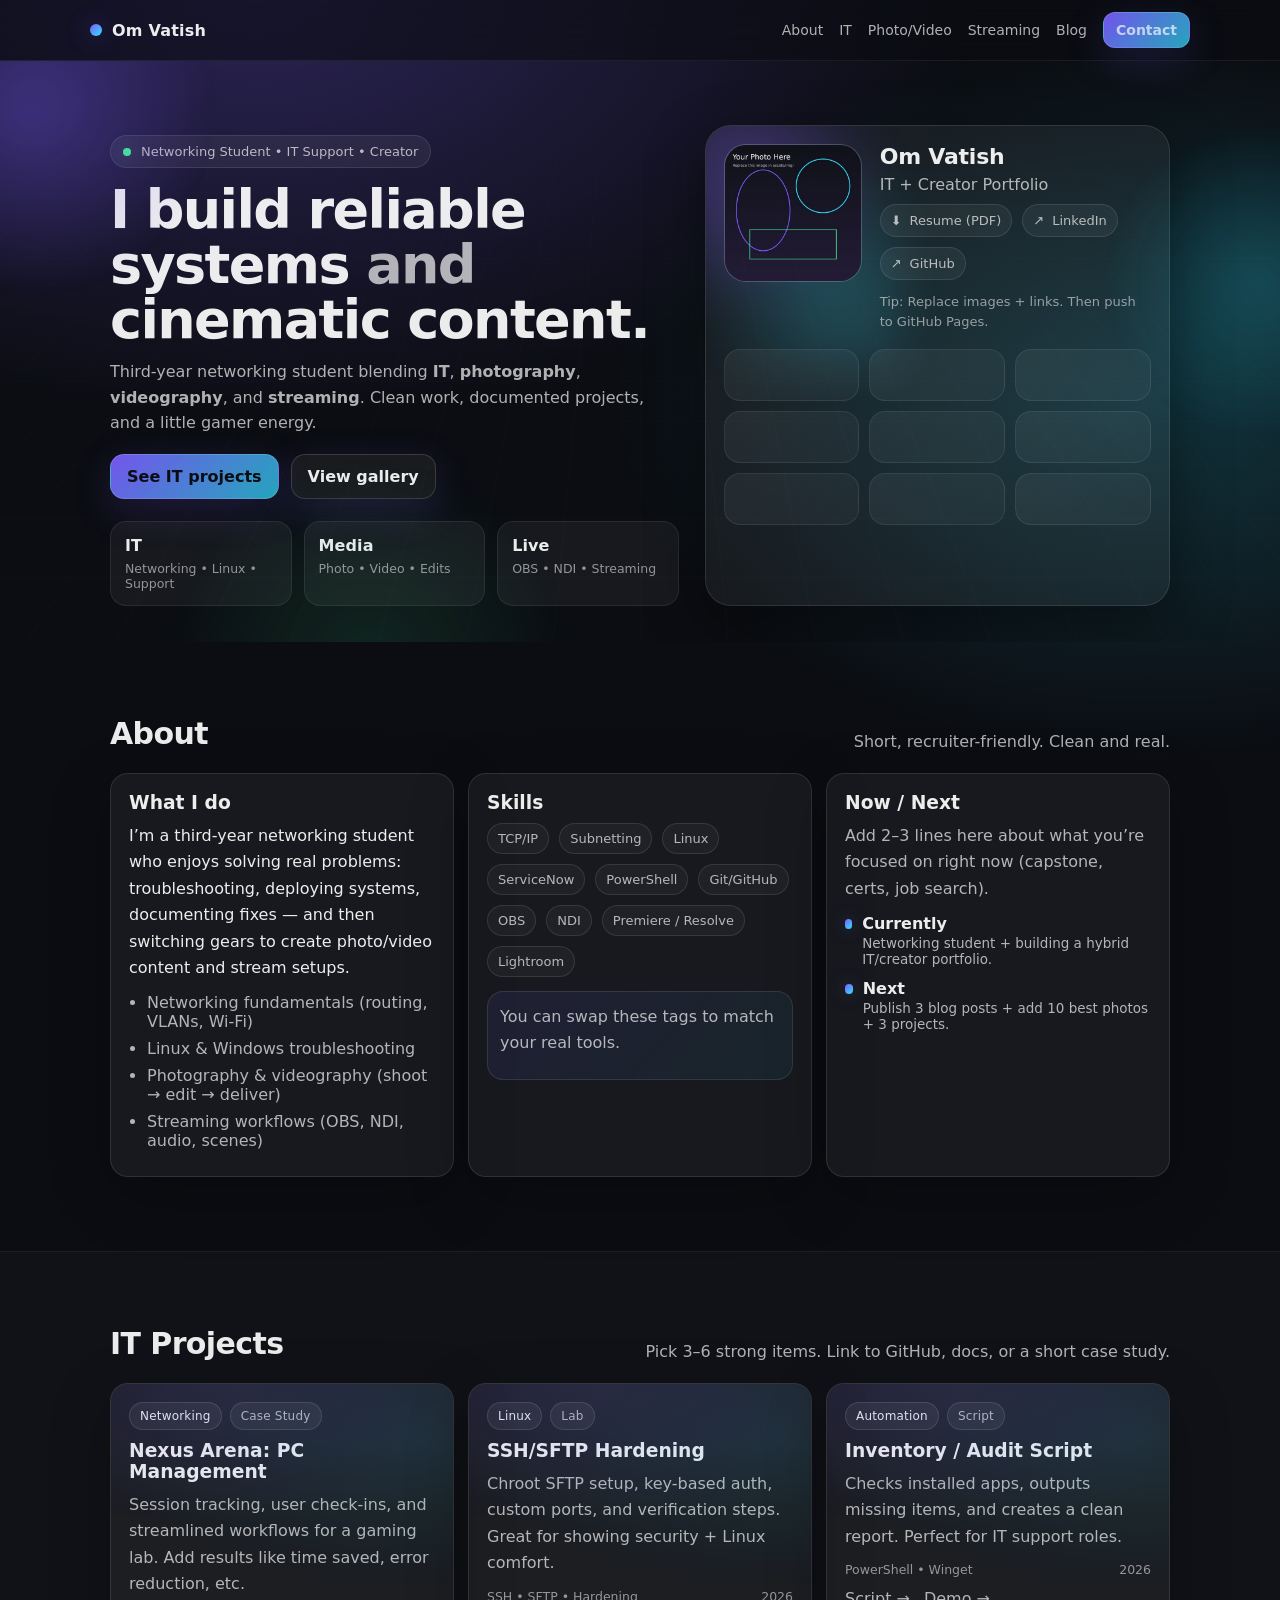
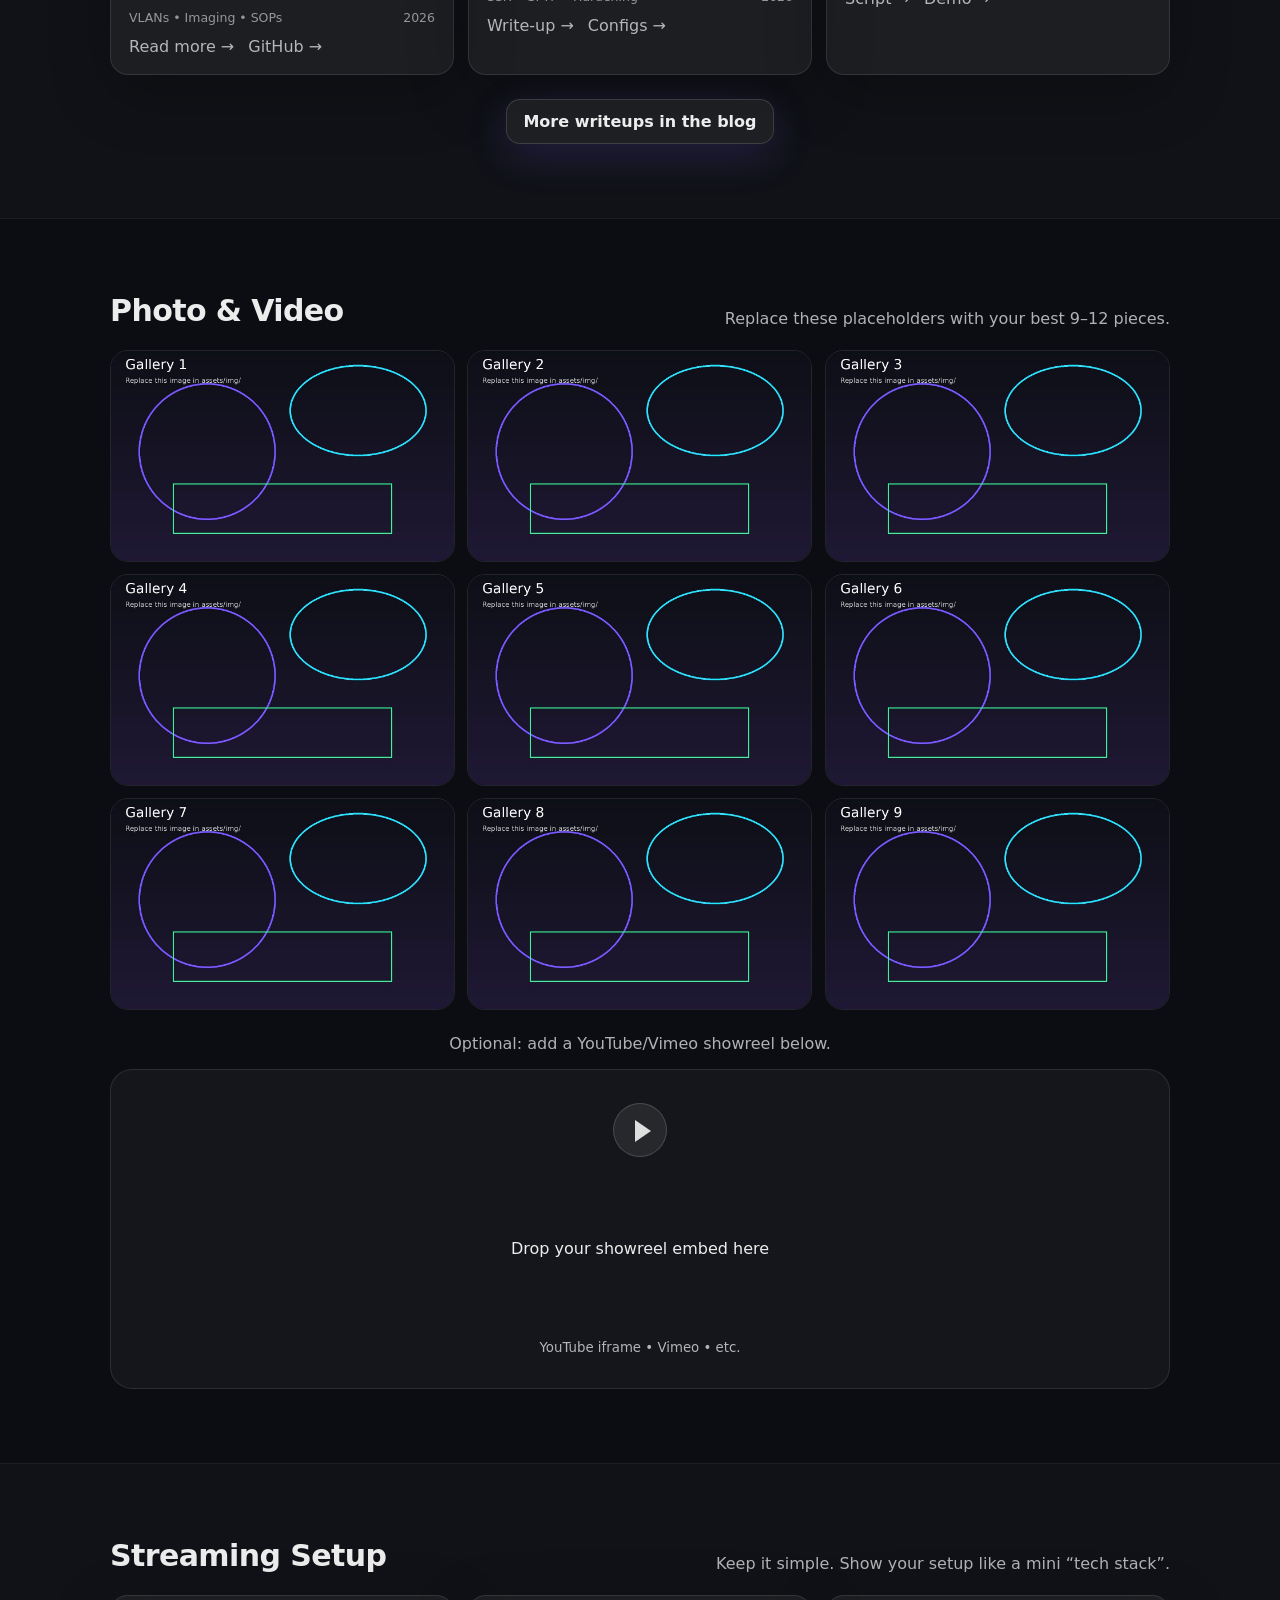
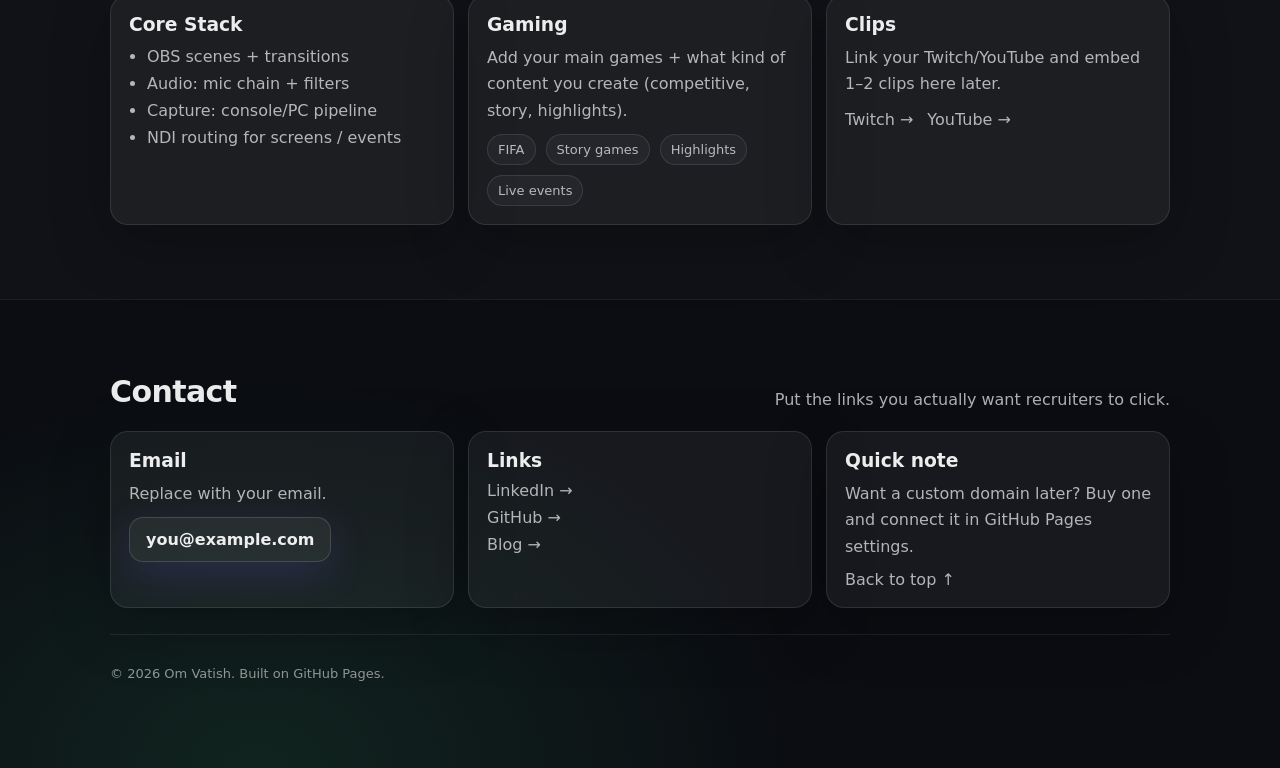
==== commit b6916922: "Add files via upload" ====
--- a/index.html
+++ b/index.html
@@ -1,345 +1,428 @@
-<!DOCTYPE html>
+<!doctype html>
 <html lang="en">
 <head>
-  <meta charset="UTF-8" />
-  <meta name="viewport" content="width=device-width, initial-scale=1.0"/>
-  <title>YOUR NAME — IT · Photography · Streaming</title>
-  <link rel="stylesheet" href="css/style.css" />
-  <link rel="preconnect" href="https://fonts.googleapis.com">
-  <link href="https://fonts.googleapis.com/css2?family=Syne:wght@400;600;700;800&family=Space+Mono:ital,wght@0,400;0,700;1,400&family=DM+Sans:wght@300;400;500&display=swap" rel="stylesheet">
+  <meta charset="utf-8" />
+  <meta name="viewport" content="width=device-width, initial-scale=1" />
+  <title>Om Vatish | IT • Photography • Streaming</title>
+  <meta name="description" content="Portfolio of Om Vatish — Networking student, IT projects, photography, videography, and streaming." />
+  <meta property="og:title" content="Om Vatish | Portfolio" />
+  <meta property="og:description" content="IT + Photography + Streaming portfolio. Projects, gallery, and blog." />
+  <meta property="og:type" content="website" />
+  <link rel="icon" href="assets/img/favicon.svg" type="image/svg+xml" />
+  <link rel="stylesheet" href="assets/css/style.css" />
 </head>
+
 <body>
-
-  <!-- ─── CURSOR ─────────────────────────────────────────── -->
-  <div class="cursor" id="cursor"></div>
-  <div class="cursor-trail" id="cursor-trail"></div>
-
-  <!-- ─── NAV ────────────────────────────────────────────── -->
-  <nav class="nav" id="nav">
-    <a href="#home" class="nav-logo">YN<span class="dot">.</span></a>
-    <ul class="nav-links">
-      <li><a href="#about">About</a></li>
-      <li><a href="#skills">Skills</a></li>
-      <li><a href="#gallery">Gallery</a></li>
-      <li><a href="#projects">Projects</a></li>
-      <li><a href="#blog">Blog</a></li>
-      <li><a href="#contact">Contact</a></li>
-    </ul>
-    <button class="nav-toggle" id="nav-toggle" aria-label="toggle menu">
-      <span></span><span></span><span></span>
-    </button>
-  </nav>
-
-  <!-- ─── HERO ────────────────────────────────────────────── -->
-  <section class="hero" id="home">
-    <div class="hero-bg">
-      <div class="grid-overlay"></div>
-      <div class="glow glow-1"></div>
-      <div class="glow glow-2"></div>
+  <a class="skip-link" href="#main">Skip to content</a>
+
+  <!-- Top progress bar -->
+  <div class="scroll-progress" aria-hidden="true"><span></span></div>
+
+  <header class="site-header" id="top">
+    <div class="container header-inner">
+      <a class="brand" href="#top" aria-label="Home">
+        <span class="brand-mark" aria-hidden="true"></span>
+        <span class="brand-text">Om Vatish</span>
+      </a>
+
+      <nav class="nav" aria-label="Primary">
+        <button class="nav-toggle" type="button" aria-expanded="false" aria-controls="navLinks">
+          <span class="sr-only">Toggle navigation</span>
+          <span class="burger" aria-hidden="true"></span>
+        </button>
+
+        <div class="nav-links" id="navLinks">
+          <a href="#about">About</a>
+          <a href="#projects">IT</a>
+          <a href="#gallery">Photo/Video</a>
+          <a href="#streaming">Streaming</a>
+          <a href="blog.html">Blog</a>
+          <a href="#contact" class="btn btn-sm">Contact</a>
+        </div>
+      </nav>
     </div>
-    <div class="hero-content">
-      <p class="hero-eyebrow reveal">Hello, I'm</p>
-      <h1 class="hero-name reveal">
-        <span class="line">YOUR</span>
-        <span class="line accent-stroke">NAME.</span>
-      </h1>
-      <div class="hero-tags reveal">
-        <span class="tag">🌐 Networking Student</span>
-        <span class="tag">📷 Photographer</span>
-        <span class="tag">🎮 Gamer</span>
-        <span class="tag">🎥 Content Creator</span>
-      </div>
-      <p class="hero-sub reveal">3rd Year IT · Visual Storyteller · Digital Native</p>
-      <div class="hero-cta reveal">
-        <a href="#projects" class="btn-primary">See My Work</a>
-        <a href="#contact" class="btn-ghost">Get In Touch</a>
-      </div>
-    </div>
-    <div class="hero-scroll-hint">
-      <span>Scroll</span>
-      <div class="scroll-line"></div>
-    </div>
-  </section>
-
-  <!-- ─── ABOUT ───────────────────────────────────────────── -->
-  <section class="about section" id="about">
-    <div class="container">
-      <div class="about-grid">
-        <div class="about-image-wrap reveal-left">
-          <div class="about-img-placeholder">
-            <!-- Replace with: <img src="images/your-photo.jpg" alt="Your Name"> -->
-            <div class="img-placeholder-inner">
-              <span>YOUR<br>PHOTO</span>
-            </div>
-          </div>
-          <div class="about-img-deco"></div>
-        </div>
-        <div class="about-text reveal-right">
-          <p class="section-label">/ About Me</p>
-          <h2>Tech meets <em>creativity</em>.</h2>
-          <p>
-            I'm a 3rd-year <strong>Networking &amp; IT student</strong> who lives at the intersection of technology and visual art.
-            When I'm not deep in subnets and protocols, I'm behind a lens capturing moments, editing videos, or streaming my gaming sessions.
+  </header>
+
+  <main id="main">
+    <!-- HERO -->
+    <section class="hero">
+      <div class="container hero-inner">
+        <div class="hero-copy">
+          <div class="pill">
+            <span class="dot" aria-hidden="true"></span>
+            <span>Networking Student • IT Support • Creator</span>
+          </div>
+
+          <h1 class="headline">
+            I build reliable systems <span class="muted">and</span> cinematic content.
+          </h1>
+
+          <p class="subhead">
+            Third-year networking student blending <strong>IT</strong>, <strong>photography</strong>,
+            <strong>videography</strong>, and <strong>streaming</strong>. Clean work, documented projects,
+            and a little gamer energy.
           </p>
-          <p>
-            I believe the best digital experiences come from people who understand both the <strong>infrastructure</strong> that powers the web and the <strong>creative vision</strong> that makes it worth visiting.
-          </p>
-          <div class="about-stats">
-            <div class="stat"><span class="stat-num">3rd</span><span class="stat-label">Year IT</span></div>
-            <div class="stat"><span class="stat-num">∞</span><span class="stat-label">Shots Fired</span></div>
-            <div class="stat"><span class="stat-num">24/7</span><span class="stat-label">Online</span></div>
-          </div>
-        </div>
-      </div>
-    </div>
-  </section>
-
-  <!-- ─── SKILLS ──────────────────────────────────────────── -->
-  <section class="skills section" id="skills">
-    <div class="container">
-      <p class="section-label center reveal">/ What I Do</p>
-      <h2 class="section-title center reveal">Skills &amp; <em>Expertise</em></h2>
-      <div class="skills-grid">
-
-        <div class="skill-card reveal">
-          <div class="skill-icon">🌐</div>
-          <h3>Networking &amp; IT</h3>
-          <p>Routing, switching, TCP/IP, subnetting, network security, and infrastructure design. Currently working toward certifications.</p>
-          <ul class="skill-tags">
-            <li>Cisco IOS</li><li>Wireshark</li><li>Linux</li><li>TCP/IP</li>
-          </ul>
-        </div>
-
-        <div class="skill-card reveal">
-          <div class="skill-icon">📷</div>
-          <h3>Photography</h3>
-          <p>Landscape, street, and event photography. Comfortable with both shooting and post-processing to tell visual stories.</p>
-          <ul class="skill-tags">
-            <li>Lightroom</li><li>Photoshop</li><li>Composition</li><li>Editing</li>
-          </ul>
-        </div>
-
-        <div class="skill-card reveal">
-          <div class="skill-icon">🎥</div>
-          <h3>Videography</h3>
-          <p>Video production from pre-production through final cut — cinematic shoots, reels, and long-form content.</p>
-          <ul class="skill-tags">
-            <li>Premiere Pro</li><li>After Effects</li><li>DaVinci</li><li>Color Grading</li>
-          </ul>
-        </div>
-
-        <div class="skill-card reveal">
-          <div class="skill-icon">🎮</div>
-          <h3>Gaming &amp; Streaming</h3>
-          <p>Content creation around gaming — live streaming, VOD editing, overlays, and building community experiences.</p>
-          <ul class="skill-tags">
-            <li>OBS Studio</li><li>Twitch/YT</li><li>Stream Design</li><li>Clip Editing</li>
-          </ul>
-        </div>
-
-        <div class="skill-card reveal">
-          <div class="skill-icon">💻</div>
-          <h3>Development</h3>
-          <p>Web front-end basics, scripting, and automation. Building tools and pages like this one to showcase and solve problems.</p>
-          <ul class="skill-tags">
-            <li>HTML/CSS</li><li>JavaScript</li><li>Python</li><li>Git</li>
-          </ul>
-        </div>
-
-        <div class="skill-card reveal">
-          <div class="skill-icon">✍️</div>
-          <h3>Content &amp; Blogging</h3>
-          <p>Writing about tech, gear reviews, tutorials, and my experiences at the crossroads of IT and creative work.</p>
-          <ul class="skill-tags">
-            <li>Tutorials</li><li>Reviews</li><li>Tech Blogs</li><li>Guides</li>
-          </ul>
-        </div>
-
-      </div>
-    </div>
-  </section>
-
-  <!-- ─── GALLERY ──────────────────────────────────────────── -->
-  <section class="gallery section" id="gallery">
-    <div class="container">
-      <p class="section-label center reveal">/ Visual Work</p>
-      <h2 class="section-title center reveal">Through the <em>Lens</em></h2>
-      <div class="gallery-grid">
-        <!-- Replace these placeholders with your actual images -->
-        <div class="gallery-item tall reveal"><div class="gallery-placeholder"><span>Photo 1</span></div></div>
-        <div class="gallery-item reveal"><div class="gallery-placeholder"><span>Photo 2</span></div></div>
-        <div class="gallery-item reveal"><div class="gallery-placeholder"><span>Photo 3</span></div></div>
-        <div class="gallery-item wide reveal"><div class="gallery-placeholder"><span>Photo 4 — Wide</span></div></div>
-        <div class="gallery-item reveal"><div class="gallery-placeholder"><span>Photo 5</span></div></div>
-        <div class="gallery-item reveal"><div class="gallery-placeholder"><span>Photo 6</span></div></div>
-        <div class="gallery-item reveal"><div class="gallery-placeholder"><span>Photo 7</span></div></div>
-      </div>
-    </div>
-  </section>
-
-  <!-- ─── PROJECTS ─────────────────────────────────────────── -->
-  <section class="projects section" id="projects">
-    <div class="container">
-      <p class="section-label center reveal">/ My Work</p>
-      <h2 class="section-title center reveal">Featured <em>Projects</em></h2>
-      <div class="projects-list">
-
-        <div class="project-card reveal">
-          <div class="project-meta">
-            <span class="project-num">01</span>
-            <span class="project-type">Networking</span>
-          </div>
-          <div class="project-body">
-            <h3>Project Title Here</h3>
-            <p>Brief description of this project. What it does, what you learned, why it matters. Keep it punchy and clear.</p>
-            <div class="project-stack">
-              <span>Cisco Packet Tracer</span>
-              <span>VLANs</span>
-              <span>OSPF</span>
-            </div>
-          </div>
-          <a href="#" class="project-link" aria-label="View project">→</a>
-        </div>
-
-        <div class="project-card reveal">
-          <div class="project-meta">
-            <span class="project-num">02</span>
-            <span class="project-type">Photography</span>
-          </div>
-          <div class="project-body">
-            <h3>Photo Series / Album Name</h3>
-            <p>A short series exploring [theme]. Shot over [timeframe] with [camera/lens]. Tell the story behind the shoot.</p>
-            <div class="project-stack">
-              <span>Lightroom</span>
-              <span>Photoshop</span>
-              <span>35mm equiv</span>
-            </div>
-          </div>
-          <a href="#" class="project-link" aria-label="View project">→</a>
-        </div>
-
-        <div class="project-card reveal">
-          <div class="project-meta">
-            <span class="project-num">03</span>
-            <span class="project-type">Streaming / Video</span>
-          </div>
-          <div class="project-body">
-            <h3>YouTube / Twitch Channel</h3>
-            <p>Content creation around gaming and tech. Stream overlays, highlight reels, thumbnail design — the full package.</p>
-            <div class="project-stack">
-              <span>OBS</span>
-              <span>Premiere Pro</span>
-              <span>Twitch</span>
-            </div>
-          </div>
-          <a href="#" class="project-link" aria-label="View channel">→</a>
-        </div>
-
-        <div class="project-card reveal">
-          <div class="project-meta">
-            <span class="project-num">04</span>
-            <span class="project-type">Dev / Web</span>
-          </div>
-          <div class="project-body">
-            <h3>Another Project</h3>
-            <p>Add any other projects here — scripts, automation tools, websites, or anything else you've built or contributed to.</p>
-            <div class="project-stack">
-              <span>Python</span>
-              <span>GitHub</span>
-              <span>HTML/CSS</span>
-            </div>
-          </div>
-          <a href="#" class="project-link" aria-label="View project">→</a>
-        </div>
-
-      </div>
-    </div>
-  </section>
-
-  <!-- ─── BLOG ─────────────────────────────────────────────── -->
-  <section class="blog section" id="blog">
-    <div class="container">
-      <p class="section-label center reveal">/ Thoughts</p>
-      <h2 class="section-title center reveal">Latest <em>Posts</em></h2>
-      <div class="blog-grid">
-
-        <article class="blog-card reveal">
-          <div class="blog-img-placeholder"><span>Post Image</span></div>
-          <div class="blog-content">
-            <span class="blog-tag">Networking</span>
-            <h3><a href="blog/post-1.html">Blog Post Title Goes Here</a></h3>
-            <p>A short excerpt or intro for this post. Give readers a reason to click and read more...</p>
-            <div class="blog-meta">
-              <span>📅 Jan 2025</span>
-              <span>5 min read</span>
-            </div>
-          </div>
-        </article>
-
-        <article class="blog-card reveal">
-          <div class="blog-img-placeholder"><span>Post Image</span></div>
-          <div class="blog-content">
-            <span class="blog-tag">Photography</span>
-            <h3><a href="blog/post-2.html">Another Blog Post Title</a></h3>
-            <p>A short excerpt or intro for this post. Keep it interesting and make them want to read more...</p>
-            <div class="blog-meta">
-              <span>📅 Feb 2025</span>
-              <span>4 min read</span>
-            </div>
-          </div>
-        </article>
-
-        <article class="blog-card reveal">
-          <div class="blog-img-placeholder"><span>Post Image</span></div>
-          <div class="blog-content">
-            <span class="blog-tag">Gaming</span>
-            <h3><a href="blog/post-3.html">Third Post Title Here</a></h3>
-            <p>Short preview. Could be a gear review, game review, tutorial, or personal experience...</p>
-            <div class="blog-meta">
-              <span>📅 Mar 2025</span>
-              <span>3 min read</span>
-            </div>
-          </div>
-        </article>
-
-      </div>
-    </div>
-  </section>
-
-  <!-- ─── CONTACT ──────────────────────────────────────────── -->
-  <section class="contact section" id="contact">
-    <div class="container">
-      <div class="contact-inner reveal">
-        <p class="section-label center">/ Say Hello</p>
-        <h2 class="section-title center">Let's <em>Connect</em></h2>
-        <p class="contact-sub">Whether it's a collab, project, or just a conversation about cameras and packets — my inbox is open.</p>
-        <a href="mailto:your@email.com" class="btn-primary large">your@email.com</a>
-        <div class="social-links">
-          <a href="#" class="social-link" aria-label="GitHub">
-            <svg viewBox="0 0 24 24" fill="currentColor"><path d="M12 2C6.477 2 2 6.477 2 12c0 4.418 2.865 8.167 6.839 9.49.5.09.682-.217.682-.482 0-.237-.009-.866-.013-1.7-2.782.603-3.369-1.342-3.369-1.342-.454-1.154-1.11-1.462-1.11-1.462-.908-.62.069-.607.069-.607 1.003.07 1.531 1.03 1.531 1.03.892 1.529 2.341 1.087 2.91.832.092-.647.35-1.088.636-1.338-2.22-.253-4.555-1.11-4.555-4.943 0-1.091.39-1.984 1.03-2.682-.103-.254-.447-1.27.097-2.646 0 0 .84-.269 2.75 1.025A9.578 9.578 0 0 1 12 6.836c.85.004 1.705.114 2.504.336 1.909-1.294 2.747-1.025 2.747-1.025.546 1.376.202 2.394.1 2.646.64.699 1.026 1.591 1.026 2.682 0 3.841-2.337 4.687-4.565 4.935.359.309.678.919.678 1.852 0 1.337-.012 2.416-.012 2.741 0 .267.18.578.688.48C19.138 20.163 22 16.418 22 12c0-5.523-4.477-10-10-10z"/></svg>
-          </a>
-          <a href="#" class="social-link" aria-label="LinkedIn">
-            <svg viewBox="0 0 24 24" fill="currentColor"><path d="M20.447 20.452h-3.554v-5.569c0-1.328-.027-3.037-1.852-3.037-1.853 0-2.136 1.445-2.136 2.939v5.667H9.351V9h3.414v1.561h.046c.477-.9 1.637-1.85 3.37-1.85 3.601 0 4.267 2.37 4.267 5.455v6.286zM5.337 7.433a2.062 2.062 0 0 1-2.063-2.065 2.064 2.064 0 1 1 2.063 2.065zm1.782 13.019H3.555V9h3.564v11.452zM22.225 0H1.771C.792 0 0 .774 0 1.729v20.542C0 23.227.792 24 1.771 24h20.451C23.2 24 24 23.227 24 22.271V1.729C24 .774 23.2 0 22.222 0h.003z"/></svg>
-          </a>
-          <a href="#" class="social-link" aria-label="Instagram">
-            <svg viewBox="0 0 24 24" fill="currentColor"><path d="M12 2.163c3.204 0 3.584.012 4.85.07 3.252.148 4.771 1.691 4.919 4.919.058 1.265.069 1.645.069 4.849 0 3.205-.012 3.584-.069 4.849-.149 3.225-1.664 4.771-4.919 4.919-1.266.058-1.644.07-4.85.07-3.204 0-3.584-.012-4.849-.07-3.26-.149-4.771-1.699-4.919-4.92-.058-1.265-.07-1.644-.07-4.849 0-3.204.013-3.583.07-4.849.149-3.227 1.664-4.771 4.919-4.919 1.266-.057 1.645-.069 4.849-.069zM12 0C8.741 0 8.333.014 7.053.072 2.695.272.273 2.69.073 7.052.014 8.333 0 8.741 0 12c0 3.259.014 3.668.072 4.948.2 4.358 2.618 6.78 6.98 6.98C8.333 23.986 8.741 24 12 24c3.259 0 3.668-.014 4.948-.072 4.354-.2 6.782-2.618 6.979-6.98.059-1.28.073-1.689.073-4.948 0-3.259-.014-3.667-.072-4.947-.196-4.354-2.617-6.78-6.979-6.98C15.668.014 15.259 0 12 0zm0 5.838a6.162 6.162 0 1 0 0 12.324 6.162 6.162 0 0 0 0-12.324zM12 16a4 4 0 1 1 0-8 4 4 0 0 1 0 8zm6.406-11.845a1.44 1.44 0 1 0 0 2.881 1.44 1.44 0 0 0 0-2.881z"/></svg>
-          </a>
-          <a href="#" class="social-link" aria-label="Twitch">
-            <svg viewBox="0 0 24 24" fill="currentColor"><path d="M11.571 4.714h1.715v5.143H11.57zm4.715 0H18v5.143h-1.714zM6 0L1.714 4.286v15.428h5.143V24l4.286-4.286h3.428L22.286 12V0zm14.571 11.143l-3.428 3.428h-3.429l-3 3v-3H6.857V1.714h13.714z"/></svg>
-          </a>
-        </div>
-      </div>
-    </div>
-  </section>
-
-  <!-- ─── FOOTER ───────────────────────────────────────────── -->
-  <footer class="footer">
-    <div class="container">
-      <p>© 2025 <strong>Your Name</strong> · Built with intention.</p>
-      <p class="footer-sub">IT Student · Photographer · Gamer</p>
-    </div>
-  </footer>
-
-  <script src="js/main.js"></script>
+
+          <div class="hero-cta">
+            <a class="btn" href="#projects">See IT projects</a>
+            <a class="btn btn-ghost" href="#gallery">View gallery</a>
+          </div>
+
+          <div class="quick-stats" aria-label="Highlights">
+            <div class="stat">
+              <div class="stat-num">IT</div>
+              <div class="stat-label">Networking • Linux • Support</div>
+            </div>
+            <div class="stat">
+              <div class="stat-num">Media</div>
+              <div class="stat-label">Photo • Video • Edits</div>
+            </div>
+            <div class="stat">
+              <div class="stat-num">Live</div>
+              <div class="stat-label">OBS • NDI • Streaming</div>
+            </div>
+          </div>
+        </div>
+
+        <div class="hero-card" aria-label="Profile card">
+          <div class="profile">
+            <div class="avatar-wrap">
+              <img class="avatar" src="assets/img/profile-placeholder.jpg" alt="Your headshot (replace this image)" />
+              <div class="avatar-glow" aria-hidden="true"></div>
+            </div>
+
+            <div class="profile-meta">
+              <h2 class="profile-name">Om Vatish</h2>
+              <p class="profile-role">IT + Creator Portfolio</p>
+
+              <div class="profile-actions">
+                <a class="chip" href="assets/Om-Vatish-Resume.pdf" download>
+                  <span aria-hidden="true">⬇</span> Resume (PDF)
+                </a>
+                <a class="chip" href="https://www.linkedin.com/" target="_blank" rel="noreferrer">
+                  <span aria-hidden="true">↗</span> LinkedIn
+                </a>
+                <a class="chip" href="https://github.com/" target="_blank" rel="noreferrer">
+                  <span aria-hidden="true">↗</span> GitHub
+                </a>
+              </div>
+
+              <p class="profile-note">
+                Tip: Replace images + links. Then push to GitHub Pages.
+              </p>
+            </div>
+          </div>
+
+          <div class="mini-grid" aria-hidden="true">
+            <div class="mini"></div><div class="mini"></div><div class="mini"></div>
+            <div class="mini"></div><div class="mini"></div><div class="mini"></div>
+            <div class="mini"></div><div class="mini"></div><div class="mini"></div>
+          </div>
+        </div>
+      </div>
+
+      <div class="hero-bg" aria-hidden="true">
+        <div class="orb orb-1"></div>
+        <div class="orb orb-2"></div>
+        <div class="orb orb-3"></div>
+        <div class="gridlines"></div>
+      </div>
+    </section>
+
+    <!-- ABOUT -->
+    <section class="section" id="about">
+      <div class="container">
+        <div class="section-head">
+          <h2>About</h2>
+          <p>Short, recruiter-friendly. Clean and real.</p>
+        </div>
+
+        <div class="about-grid">
+          <div class="card reveal">
+            <h3>What I do</h3>
+            <p>
+              I’m a third-year networking student who enjoys solving real problems:
+              troubleshooting, deploying systems, documenting fixes — and then switching
+              gears to create photo/video content and stream setups.
+            </p>
+            <ul class="checklist">
+              <li>Networking fundamentals (routing, VLANs, Wi‑Fi)</li>
+              <li>Linux & Windows troubleshooting</li>
+              <li>Photography & videography (shoot → edit → deliver)</li>
+              <li>Streaming workflows (OBS, NDI, audio, scenes)</li>
+            </ul>
+          </div>
+
+          <div class="card reveal">
+            <h3>Skills</h3>
+            <div class="tags">
+              <span class="tag">TCP/IP</span>
+              <span class="tag">Subnetting</span>
+              <span class="tag">Linux</span>
+              <span class="tag">ServiceNow</span>
+              <span class="tag">PowerShell</span>
+              <span class="tag">Git/GitHub</span>
+              <span class="tag">OBS</span>
+              <span class="tag">NDI</span>
+              <span class="tag">Premiere / Resolve</span>
+              <span class="tag">Lightroom</span>
+            </div>
+
+            <div class="callout">
+              <p class="muted">
+                You can swap these tags to match your real tools.
+              </p>
+            </div>
+          </div>
+
+          <div class="card reveal">
+            <h3>Now / Next</h3>
+            <p class="muted">
+              Add 2–3 lines here about what you’re focused on right now (capstone, certs, job search).
+            </p>
+            <div class="timeline">
+              <div class="t-item">
+                <span class="t-dot" aria-hidden="true"></span>
+                <div>
+                  <div class="t-title">Currently</div>
+                  <div class="t-desc">Networking student + building a hybrid IT/creator portfolio.</div>
+                </div>
+              </div>
+              <div class="t-item">
+                <span class="t-dot" aria-hidden="true"></span>
+                <div>
+                  <div class="t-title">Next</div>
+                  <div class="t-desc">Publish 3 blog posts + add 10 best photos + 3 projects.</div>
+                </div>
+              </div>
+            </div>
+          </div>
+        </div>
+      </div>
+    </section>
+
+    <!-- IT PROJECTS -->
+    <section class="section alt" id="projects">
+      <div class="container">
+        <div class="section-head">
+          <h2>IT Projects</h2>
+          <p>Pick 3–6 strong items. Link to GitHub, docs, or a short case study.</p>
+        </div>
+
+        <div class="cards-3">
+          <article class="card project reveal">
+            <div class="project-top">
+              <span class="badge">Networking</span>
+              <span class="badge ghost">Case Study</span>
+            </div>
+            <h3>Nexus Arena: PC Management</h3>
+            <p class="muted">
+              Session tracking, user check‑ins, and streamlined workflows for a gaming lab.
+              Add results like time saved, error reduction, etc.
+            </p>
+            <div class="project-meta">
+              <span>VLANs • Imaging • SOPs</span>
+              <span>2026</span>
+            </div>
+            <div class="project-links">
+              <a class="text-link" href="#" target="_blank" rel="noreferrer">Read more →</a>
+              <a class="text-link" href="#" target="_blank" rel="noreferrer">GitHub →</a>
+            </div>
+          </article>
+
+          <article class="card project reveal">
+            <div class="project-top">
+              <span class="badge">Linux</span>
+              <span class="badge ghost">Lab</span>
+            </div>
+            <h3>SSH/SFTP Hardening</h3>
+            <p class="muted">
+              Chroot SFTP setup, key-based auth, custom ports, and verification steps.
+              Great for showing security + Linux comfort.
+            </p>
+            <div class="project-meta">
+              <span>SSH • SFTP • Hardening</span>
+              <span>2026</span>
+            </div>
+            <div class="project-links">
+              <a class="text-link" href="#" target="_blank" rel="noreferrer">Write-up →</a>
+              <a class="text-link" href="#" target="_blank" rel="noreferrer">Configs →</a>
+            </div>
+          </article>
+
+          <article class="card project reveal">
+            <div class="project-top">
+              <span class="badge">Automation</span>
+              <span class="badge ghost">Script</span>
+            </div>
+            <h3>Inventory / Audit Script</h3>
+            <p class="muted">
+              Checks installed apps, outputs missing items, and creates a clean report.
+              Perfect for IT support roles.
+            </p>
+            <div class="project-meta">
+              <span>PowerShell • Winget</span>
+              <span>2026</span>
+            </div>
+            <div class="project-links">
+              <a class="text-link" href="#" target="_blank" rel="noreferrer">Script →</a>
+              <a class="text-link" href="#" target="_blank" rel="noreferrer">Demo →</a>
+            </div>
+          </article>
+        </div>
+
+        <div class="center mt-24">
+          <a class="btn btn-ghost" href="blog.html#it">More writeups in the blog</a>
+        </div>
+      </div>
+    </section>
+
+    <!-- GALLERY -->
+    <section class="section" id="gallery">
+      <div class="container">
+        <div class="section-head">
+          <h2>Photo & Video</h2>
+          <p>Replace these placeholders with your best 9–12 pieces.</p>
+        </div>
+
+        <div class="gallery-grid">
+          <button class="g-item reveal" data-img="assets/img/gallery-1.jpg" data-title="Photo Title 1">
+            <img src="assets/img/gallery-1.jpg" alt="Gallery image 1 (replace)" loading="lazy" />
+          </button>
+          <button class="g-item reveal" data-img="assets/img/gallery-2.jpg" data-title="Photo Title 2">
+            <img src="assets/img/gallery-2.jpg" alt="Gallery image 2 (replace)" loading="lazy" />
+          </button>
+          <button class="g-item reveal" data-img="assets/img/gallery-3.jpg" data-title="Photo Title 3">
+            <img src="assets/img/gallery-3.jpg" alt="Gallery image 3 (replace)" loading="lazy" />
+          </button>
+          <button class="g-item reveal" data-img="assets/img/gallery-4.jpg" data-title="Photo Title 4">
+            <img src="assets/img/gallery-4.jpg" alt="Gallery image 4 (replace)" loading="lazy" />
+          </button>
+          <button class="g-item reveal" data-img="assets/img/gallery-5.jpg" data-title="Photo Title 5">
+            <img src="assets/img/gallery-5.jpg" alt="Gallery image 5 (replace)" loading="lazy" />
+          </button>
+          <button class="g-item reveal" data-img="assets/img/gallery-6.jpg" data-title="Photo Title 6">
+            <img src="assets/img/gallery-6.jpg" alt="Gallery image 6 (replace)" loading="lazy" />
+          </button>
+          <button class="g-item reveal" data-img="assets/img/gallery-7.jpg" data-title="Photo Title 7">
+            <img src="assets/img/gallery-7.jpg" alt="Gallery image 7 (replace)" loading="lazy" />
+          </button>
+          <button class="g-item reveal" data-img="assets/img/gallery-8.jpg" data-title="Photo Title 8">
+            <img src="assets/img/gallery-8.jpg" alt="Gallery image 8 (replace)" loading="lazy" />
+          </button>
+          <button class="g-item reveal" data-img="assets/img/gallery-9.jpg" data-title="Photo Title 9">
+            <img src="assets/img/gallery-9.jpg" alt="Gallery image 9 (replace)" loading="lazy" />
+          </button>
+        </div>
+
+        <div class="center mt-24">
+          <p class="muted">Optional: add a YouTube/Vimeo showreel below.</p>
+          <div class="video-frame reveal">
+            <div class="video-placeholder">
+              <div class="play" aria-hidden="true"></div>
+              <p>Drop your showreel embed here</p>
+              <small class="muted">YouTube iframe • Vimeo • etc.</small>
+            </div>
+          </div>
+        </div>
+      </div>
+    </section>
+
+    <!-- STREAMING -->
+    <section class="section alt" id="streaming">
+      <div class="container">
+        <div class="section-head">
+          <h2>Streaming Setup</h2>
+          <p>Keep it simple. Show your setup like a mini “tech stack”.</p>
+        </div>
+
+        <div class="stream-grid">
+          <div class="card reveal">
+            <h3>Core Stack</h3>
+            <ul class="checklist">
+              <li>OBS scenes + transitions</li>
+              <li>Audio: mic chain + filters</li>
+              <li>Capture: console/PC pipeline</li>
+              <li>NDI routing for screens / events</li>
+            </ul>
+          </div>
+
+          <div class="card reveal">
+            <h3>Gaming</h3>
+            <p class="muted">
+              Add your main games + what kind of content you create (competitive, story, highlights).
+            </p>
+            <div class="tags">
+              <span class="tag">FIFA</span>
+              <span class="tag">Story games</span>
+              <span class="tag">Highlights</span>
+              <span class="tag">Live events</span>
+            </div>
+          </div>
+
+          <div class="card reveal">
+            <h3>Clips</h3>
+            <p class="muted">
+              Link your Twitch/YouTube and embed 1–2 clips here later.
+            </p>
+            <div class="project-links">
+              <a class="text-link" href="#" target="_blank" rel="noreferrer">Twitch →</a>
+              <a class="text-link" href="#" target="_blank" rel="noreferrer">YouTube →</a>
+            </div>
+          </div>
+        </div>
+      </div>
+    </section>
+
+    <!-- CONTACT -->
+    <section class="section" id="contact">
+      <div class="container">
+        <div class="section-head">
+          <h2>Contact</h2>
+          <p>Put the links you actually want recruiters to click.</p>
+        </div>
+
+        <div class="contact-grid">
+          <div class="card reveal">
+            <h3>Email</h3>
+            <p class="muted">Replace with your email.</p>
+            <a class="btn btn-ghost" href="mailto:you@example.com">you@example.com</a>
+          </div>
+
+          <div class="card reveal">
+            <h3>Links</h3>
+            <div class="links">
+              <a class="text-link" href="https://www.linkedin.com/" target="_blank" rel="noreferrer">LinkedIn →</a>
+              <a class="text-link" href="https://github.com/" target="_blank" rel="noreferrer">GitHub →</a>
+              <a class="text-link" href="blog.html">Blog →</a>
+            </div>
+          </div>
+
+          <div class="card reveal">
+            <h3>Quick note</h3>
+            <p class="muted">
+              Want a custom domain later? Buy one and connect it in GitHub Pages settings.
+            </p>
+            <a class="text-link" href="#top">Back to top ↑</a>
+          </div>
+        </div>
+
+        <footer class="footer">
+          <p>© <span id="year"></span> Om Vatish. Built on GitHub Pages.</p>
+        </footer>
+      </div>
+    </section>
+  </main>
+
+  <!-- Lightbox -->
+  <dialog class="lightbox" id="lightbox" aria-label="Image preview">
+    <button class="lightbox-close" type="button" aria-label="Close">×</button>
+    <figure>
+      <img id="lightboxImg" alt="" />
+      <figcaption id="lightboxCap"></figcaption>
+    </figure>
+  </dialog>
+
+  <script src="assets/js/main.js"></script>
 </body>
 </html>
--- a/assets/css/style.css
+++ b/assets/css/style.css
@@ -0,0 +1,438 @@
+/* Om Vatish Portfolio Template
+   - Static HTML/CSS/JS (GitHub Pages friendly)
+   - Subtle “Apple-ish” motion: reveal on scroll + parallax orbs
+*/
+
+:root{
+  --bg: #0b0d12;
+  --panel: rgba(255,255,255,.06);
+  --panel-2: rgba(255,255,255,.08);
+  --text: rgba(255,255,255,.92);
+  --muted: rgba(255,255,255,.68);
+  --muted2: rgba(255,255,255,.54);
+  --border: rgba(255,255,255,.10);
+  --shadow: 0 20px 60px rgba(0,0,0,.45);
+  --radius: 18px;
+  --radius2: 26px;
+  --max: 1100px;
+  --accent: #7c5cff;
+  --accent2: #2fe3ff;
+  --success: #41f097;
+}
+
+*{box-sizing:border-box}
+html{scroll-behavior:smooth}
+body{
+  margin:0;
+  font-family: ui-sans-serif, system-ui, -apple-system, Segoe UI, Roboto, Arial, "Apple Color Emoji", "Segoe UI Emoji";
+  color: var(--text);
+  background: radial-gradient(1200px 700px at 20% 0%, rgba(124,92,255,.28), transparent 60%),
+              radial-gradient(900px 600px at 90% 10%, rgba(47,227,255,.18), transparent 60%),
+              radial-gradient(900px 650px at 20% 100%, rgba(65,240,151,.10), transparent 60%),
+              var(--bg);
+  overflow-x:hidden;
+}
+
+a{color:inherit; text-decoration:none}
+img{max-width:100%; display:block}
+.container{max-width:var(--max); margin:0 auto; padding:0 20px}
+.center{text-align:center}
+.mt-24{margin-top:24px}
+.h2{font-size: 38px; letter-spacing:-.02em; margin:.2em 0}
+.h3{font-size: 22px; letter-spacing:-.01em; margin:.3em 0}
+
+.skip-link{
+  position:absolute; left:-999px; top:auto; width:1px; height:1px; overflow:hidden;
+}
+.skip-link:focus{
+  left:16px; top:16px; width:auto; height:auto;
+  background:#111; border:1px solid var(--border);
+  padding:10px 12px; border-radius:12px;
+  z-index: 10000;
+}
+
+.scroll-progress{
+  position:fixed; top:0; left:0; width:100%; height:3px;
+  background: transparent; z-index: 9999;
+}
+.scroll-progress span{
+  display:block; height:100%; width:0%;
+  background: linear-gradient(90deg, var(--accent), var(--accent2));
+  box-shadow: 0 0 20px rgba(124,92,255,.4);
+}
+
+.site-header{
+  position:sticky; top:0; z-index: 1000;
+  backdrop-filter: blur(14px);
+  background: rgba(11,13,18,.60);
+  border-bottom: 1px solid rgba(255,255,255,.06);
+}
+.header-inner{
+  display:flex; align-items:center; justify-content:space-between;
+  padding: 12px 0;
+}
+
+.brand{display:flex; align-items:center; gap:10px}
+.brand-mark{
+  width:12px; height:12px; border-radius:999px;
+  background: linear-gradient(135deg, var(--accent), var(--accent2));
+  box-shadow: 0 0 24px rgba(124,92,255,.45);
+}
+.brand-text{font-weight:650; letter-spacing:.2px}
+
+.nav{position:relative}
+.nav-links{display:flex; gap:16px; align-items:center}
+.nav-links a{color:var(--muted); font-size:14px}
+.nav-links a:hover{color:var(--text)}
+.nav-toggle{
+  display:none;
+  background:transparent; border:1px solid var(--border);
+  border-radius: 12px; padding:10px; color:var(--text);
+}
+.burger{
+  width:18px; height:12px; display:block; position:relative;
+}
+.burger::before,.burger::after,.burger span{
+  content:""; position:absolute; left:0; right:0; height:2px;
+  background: rgba(255,255,255,.85); border-radius: 2px;
+}
+.burger::before{top:0}
+.burger::after{bottom:0}
+
+.sr-only{
+  position:absolute; width:1px; height:1px; padding:0; margin:-1px; overflow:hidden;
+  clip:rect(0,0,0,0); white-space:nowrap; border:0;
+}
+
+.btn{
+  display:inline-flex; align-items:center; justify-content:center;
+  padding: 12px 16px;
+  border-radius: 14px;
+  background: linear-gradient(135deg, rgba(124,92,255,.92), rgba(47,227,255,.72));
+  color: #0b0d12;
+  font-weight: 700;
+  border: 1px solid rgba(255,255,255,.14);
+  box-shadow: 0 12px 40px rgba(124,92,255,.18);
+  transform: translateZ(0);
+}
+.btn:hover{filter: brightness(1.05)}
+.btn:active{transform: translateY(1px)}
+.btn-ghost{
+  background: rgba(255,255,255,.06);
+  color: var(--text);
+}
+.btn-sm{padding: 9px 12px; border-radius: 12px; font-size: 13px}
+
+.text-link{
+  color: var(--muted);
+  display:inline-flex; align-items:center; gap:8px;
+}
+.text-link:hover{color: var(--text)}
+
+.section{padding: 74px 0}
+.section.alt{background: rgba(255,255,255,.02); border-top: 1px solid rgba(255,255,255,.05); border-bottom: 1px solid rgba(255,255,255,.05)}
+.section-head{display:flex; justify-content:space-between; align-items:flex-end; gap:16px; margin-bottom:22px}
+.section-head p{margin:0; color:var(--muted); max-width: 58ch}
+.section-head h2{margin:0; font-size: 30px; letter-spacing:-.02em}
+
+.hero{position:relative; padding: 64px 0 36px; overflow:hidden}
+.hero-inner{display:grid; grid-template-columns: 1.1fr .9fr; gap: 26px; align-items:stretch}
+.hero-copy{padding-top: 10px}
+.pill{
+  display:inline-flex; align-items:center; gap:10px;
+  padding: 8px 12px;
+  border-radius: 999px;
+  background: rgba(255,255,255,.06);
+  border: 1px solid rgba(255,255,255,.10);
+  color: var(--muted);
+  font-size: 13px;
+}
+.dot{
+  width:8px; height:8px; border-radius:999px;
+  background: var(--success);
+  box-shadow: 0 0 18px rgba(65,240,151,.42);
+}
+.headline{
+  font-size: 54px;
+  line-height: 1.02;
+  letter-spacing: -.03em;
+  margin: 14px 0 12px;
+}
+.muted{color: var(--muted)}
+.subhead{
+  margin:0;
+  color: var(--muted);
+  font-size: 16px;
+  line-height: 1.6;
+  max-width: 62ch;
+}
+.hero-cta{display:flex; gap:12px; margin-top: 18px; flex-wrap:wrap}
+.quick-stats{display:grid; grid-template-columns:repeat(3,1fr); gap:12px; margin-top:22px}
+.stat{
+  padding: 14px 14px;
+  border-radius: 16px;
+  background: rgba(255,255,255,.05);
+  border:1px solid rgba(255,255,255,.08);
+}
+.stat-num{font-weight:800; letter-spacing:.1px}
+.stat-label{font-size: 12.5px; color: var(--muted2); margin-top:6px}
+
+.hero-card{
+  position:relative;
+  border-radius: var(--radius2);
+  background: rgba(255,255,255,.05);
+  border: 1px solid rgba(255,255,255,.10);
+  box-shadow: var(--shadow);
+  overflow:hidden;
+}
+.profile{display:flex; gap:18px; padding: 18px}
+.avatar-wrap{position:relative; flex: 0 0 138px}
+.avatar{
+  width: 138px; height: 138px; object-fit: cover;
+  border-radius: 22px;
+  border: 1px solid rgba(255,255,255,.14);
+  background: rgba(255,255,255,.06);
+}
+.avatar-glow{
+  position:absolute; inset:-40px;
+  background: radial-gradient(circle at 30% 30%, rgba(124,92,255,.35), transparent 55%),
+              radial-gradient(circle at 70% 70%, rgba(47,227,255,.22), transparent 55%);
+  filter: blur(22px);
+  z-index:-1;
+}
+.profile-name{margin:0; font-size: 22px; letter-spacing:-.01em}
+.profile-role{margin:6px 0 10px; color: var(--muted)}
+.profile-actions{display:flex; gap:10px; flex-wrap:wrap}
+.chip{
+  display:inline-flex; gap:8px; align-items:center;
+  padding: 8px 10px;
+  border-radius: 999px;
+  font-size: 13px;
+  color: var(--muted);
+  background: rgba(255,255,255,.05);
+  border:1px solid rgba(255,255,255,.10);
+}
+.chip:hover{color: var(--text); border-color: rgba(255,255,255,.16)}
+.profile-note{margin:12px 0 0; color: var(--muted2); font-size: 13px; line-height: 1.5}
+
+.mini-grid{
+  display:grid; grid-template-columns: repeat(3,1fr);
+  gap:10px; padding: 0 18px 18px;
+}
+.mini{
+  height: 52px; border-radius: 16px;
+  background: linear-gradient(135deg, rgba(255,255,255,.06), rgba(255,255,255,.03));
+  border:1px solid rgba(255,255,255,.08);
+}
+
+.hero-bg{position:absolute; inset:0; pointer-events:none}
+.orb{position:absolute; border-radius: 999px; filter: blur(10px); opacity:.9}
+.orb-1{width:420px; height:420px; left:-180px; top:-160px; background: radial-gradient(circle, rgba(124,92,255,.38), transparent 62%)}
+.orb-2{width:360px; height:360px; right:-160px; top:40px; background: radial-gradient(circle, rgba(47,227,255,.22), transparent 62%)}
+.orb-3{width:480px; height:480px; left:10%; bottom:-260px; background: radial-gradient(circle, rgba(65,240,151,.13), transparent 62%)}
+.gridlines{
+  position:absolute; inset:-200px;
+  background-image:
+    linear-gradient(rgba(255,255,255,.05) 1px, transparent 1px),
+    linear-gradient(90deg, rgba(255,255,255,.05) 1px, transparent 1px);
+  background-size: 60px 60px;
+  transform: perspective(900px) rotateX(55deg);
+  opacity:.12;
+}
+
+.card{
+  border-radius: var(--radius);
+  background: rgba(255,255,255,.05);
+  border: 1px solid rgba(255,255,255,.10);
+  box-shadow: 0 18px 60px rgba(0,0,0,.25);
+  padding: 18px;
+}
+.card h3{margin:0 0 10px}
+.card p{margin:0 0 10px; line-height:1.65}
+
+.about-grid{display:grid; grid-template-columns: repeat(3,1fr); gap:14px}
+.checklist{margin: 12px 0 0; padding-left: 18px; color: var(--muted)}
+.checklist li{margin: 8px 0}
+.tags{display:flex; flex-wrap:wrap; gap:10px; margin-top: 10px}
+.tag{
+  font-size: 13px;
+  color: var(--muted);
+  padding: 7px 10px;
+  border-radius: 999px;
+  background: rgba(255,255,255,.04);
+  border:1px solid rgba(255,255,255,.10);
+}
+.callout{
+  margin-top: 14px;
+  padding: 12px;
+  border-radius: 16px;
+  border:1px solid rgba(255,255,255,.10);
+  background: linear-gradient(135deg, rgba(124,92,255,.10), rgba(47,227,255,.06));
+}
+
+.timeline{display:flex; flex-direction:column; gap:12px; margin-top: 12px}
+.t-item{display:flex; gap:10px; align-items:flex-start}
+.t-dot{width:10px; height:10px; border-radius:999px; margin-top:5px;
+  background: linear-gradient(135deg, var(--accent), var(--accent2));
+  box-shadow: 0 0 18px rgba(124,92,255,.35);
+}
+.t-title{font-weight:700}
+.t-desc{color: var(--muted); font-size: 13.5px; margin-top:2px}
+
+.cards-3{display:grid; grid-template-columns: repeat(3,1fr); gap:14px}
+.project{position:relative; overflow:hidden}
+.project::after{
+  content:"";
+  position:absolute; inset:-2px;
+  background: radial-gradient(600px 240px at 30% 0%, rgba(124,92,255,.14), transparent 60%),
+              radial-gradient(520px 240px at 90% 20%, rgba(47,227,255,.10), transparent 62%);
+  opacity:.9;
+  pointer-events:none;
+}
+.project > *{position:relative}
+.project-top{display:flex; gap:8px; margin-bottom: 10px; flex-wrap:wrap}
+.badge{
+  font-size: 12px; letter-spacing:.2px;
+  padding: 6px 10px;
+  border-radius: 999px;
+  background: rgba(255,255,255,.06);
+  border:1px solid rgba(255,255,255,.12);
+  color: var(--text);
+}
+.badge.ghost{color: var(--muted)}
+.project-meta{display:flex; justify-content:space-between; color: var(--muted2); font-size: 12.5px; margin-top: 12px}
+.project-links{display:flex; gap:14px; margin-top: 12px}
+
+.gallery-grid{
+  display:grid;
+  grid-template-columns: repeat(3,1fr);
+  gap: 12px;
+}
+.g-item{
+  padding:0; border:0; background:transparent; cursor:pointer;
+  border-radius: 18px; overflow:hidden;
+  border:1px solid rgba(255,255,255,.10);
+}
+.g-item img{
+  width:100%; height: 210px; object-fit: cover;
+  transition: transform .35s ease, filter .35s ease;
+  filter: saturate(1.05) contrast(1.03);
+}
+.g-item:hover img{transform: scale(1.04)}
+.video-frame{margin-top: 14px}
+.video-placeholder{
+  height: 320px;
+  display:grid; place-items:center;
+  border-radius: 22px;
+  border:1px solid rgba(255,255,255,.10);
+  background: rgba(255,255,255,.04);
+}
+.play{
+  width:54px; height:54px; border-radius:999px;
+  border:1px solid rgba(255,255,255,.16);
+  background: rgba(255,255,255,.08);
+  position:relative;
+}
+.play::after{
+  content:"";
+  position:absolute; left: 21px; top: 16px;
+  width:0; height:0;
+  border-left: 16px solid rgba(255,255,255,.85);
+  border-top: 11px solid transparent;
+  border-bottom: 11px solid transparent;
+}
+
+.stream-grid{display:grid; grid-template-columns: repeat(3,1fr); gap:14px}
+
+.contact-grid{display:grid; grid-template-columns: repeat(3,1fr); gap:14px}
+.links{display:flex; flex-direction:column; gap:8px}
+
+.footer{margin-top: 26px; padding-top: 18px; border-top: 1px solid rgba(255,255,255,.08); color: var(--muted2); font-size: 13px}
+
+.lightbox{
+  width:min(980px, 92vw);
+  border:1px solid rgba(255,255,255,.12);
+  border-radius: 22px;
+  background: rgba(11,13,18,.88);
+  backdrop-filter: blur(12px);
+  color: var(--text);
+  box-shadow: 0 40px 120px rgba(0,0,0,.55);
+  padding: 0;
+}
+.lightbox::backdrop{background: rgba(0,0,0,.55)}
+.lightbox figure{margin:0}
+.lightbox img{width:100%; height:auto; display:block; border-radius: 22px 22px 0 0}
+.lightbox figcaption{padding: 12px 16px; color: var(--muted)}
+.lightbox-close{
+  position:absolute; top:10px; right:10px;
+  width:42px; height:42px; border-radius: 999px;
+  border:1px solid rgba(255,255,255,.14);
+  background: rgba(255,255,255,.08);
+  color: var(--text);
+  font-size: 22px; cursor:pointer;
+}
+
+.blog-grid{display:grid; grid-template-columns: repeat(3,1fr); gap:14px}
+.blog-top{display:flex; gap:8px; margin-bottom: 10px; flex-wrap:wrap}
+
+.post-head{margin-bottom: 12px}
+.post{padding: 22px}
+.post .lead{font-size: 18px; color: var(--text); line-height:1.7}
+.post h2{margin-top: 22px}
+blockquote{
+  margin: 18px 0; padding: 14px 16px;
+  border-left: 3px solid rgba(124,92,255,.85);
+  background: rgba(255,255,255,.04);
+  border-radius: 14px;
+  color: var(--muted);
+}
+pre{
+  overflow:auto;
+  border-radius: 14px;
+  border:1px solid rgba(255,255,255,.10);
+  background: rgba(0,0,0,.25);
+  padding: 14px;
+}
+code{font-family: ui-monospace, SFMono-Regular, Menlo, Monaco, Consolas, "Liberation Mono", "Courier New", monospace; font-size: 13px}
+
+/* Scroll reveal */
+.reveal{
+  opacity: 0;
+  transform: translateY(14px);
+  transition: opacity .7s ease, transform .7s ease;
+  will-change: opacity, transform;
+}
+.reveal.in{
+  opacity: 1;
+  transform: translateY(0);
+}
+
+/* Responsive */
+@media (max-width: 980px){
+  .hero-inner{grid-template-columns: 1fr; }
+  .headline{font-size: 44px}
+  .about-grid, .cards-3, .stream-grid, .contact-grid, .blog-grid{grid-template-columns: 1fr}
+  .gallery-grid{grid-template-columns: repeat(2,1fr)}
+  .section-head{flex-direction:column; align-items:flex-start}
+}
+
+@media (max-width: 560px){
+  .gallery-grid{grid-template-columns: 1fr}
+  .quick-stats{grid-template-columns: 1fr}
+  .avatar-wrap{flex-basis: 108px}
+  .avatar{width:108px; height:108px}
+  .nav-toggle{display:inline-flex}
+  .nav-links{
+    position:absolute; right:0; top: 52px;
+    flex-direction:column; align-items:stretch;
+    width: min(260px, 80vw);
+    padding: 12px;
+    border-radius: 16px;
+    border:1px solid rgba(255,255,255,.12);
+    background: rgba(11,13,18,.92);
+    backdrop-filter: blur(12px);
+    box-shadow: 0 30px 90px rgba(0,0,0,.5);
+    display:none;
+  }
+  .nav-links.open{display:flex}
+}
